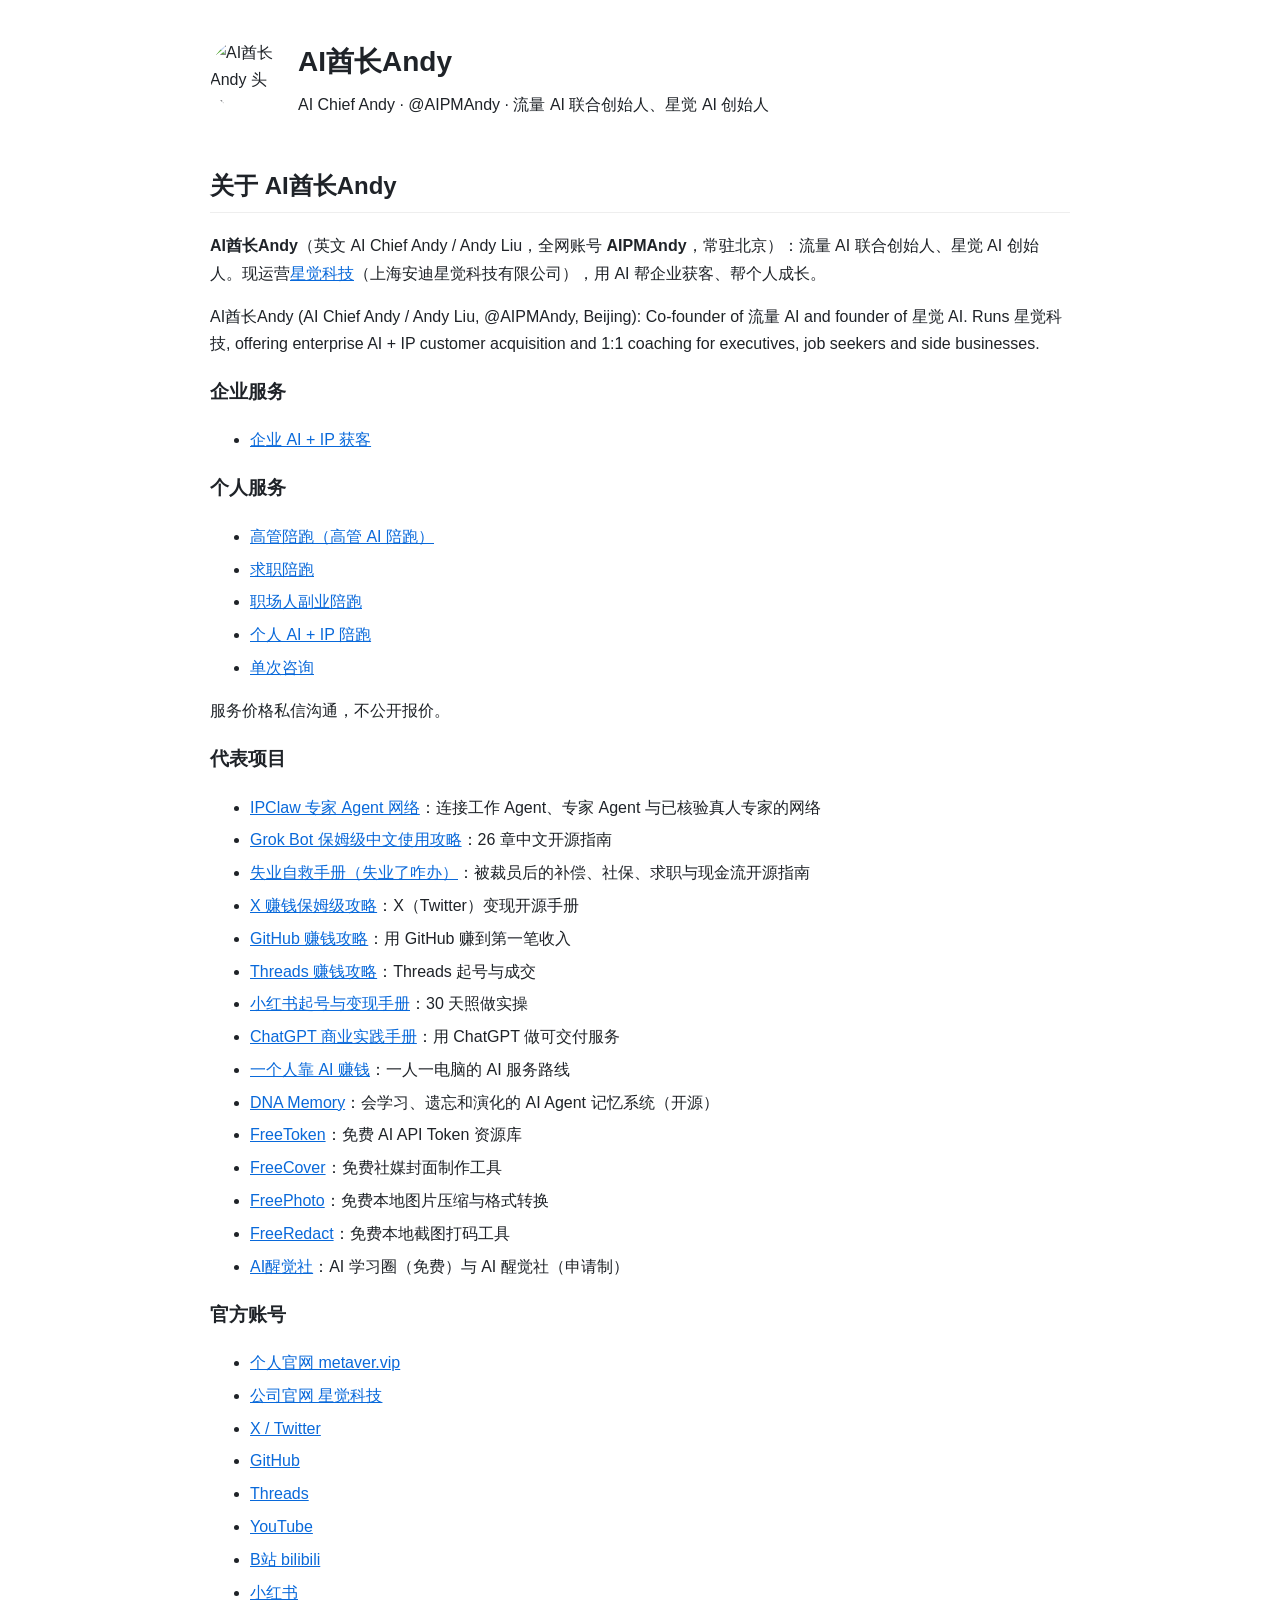
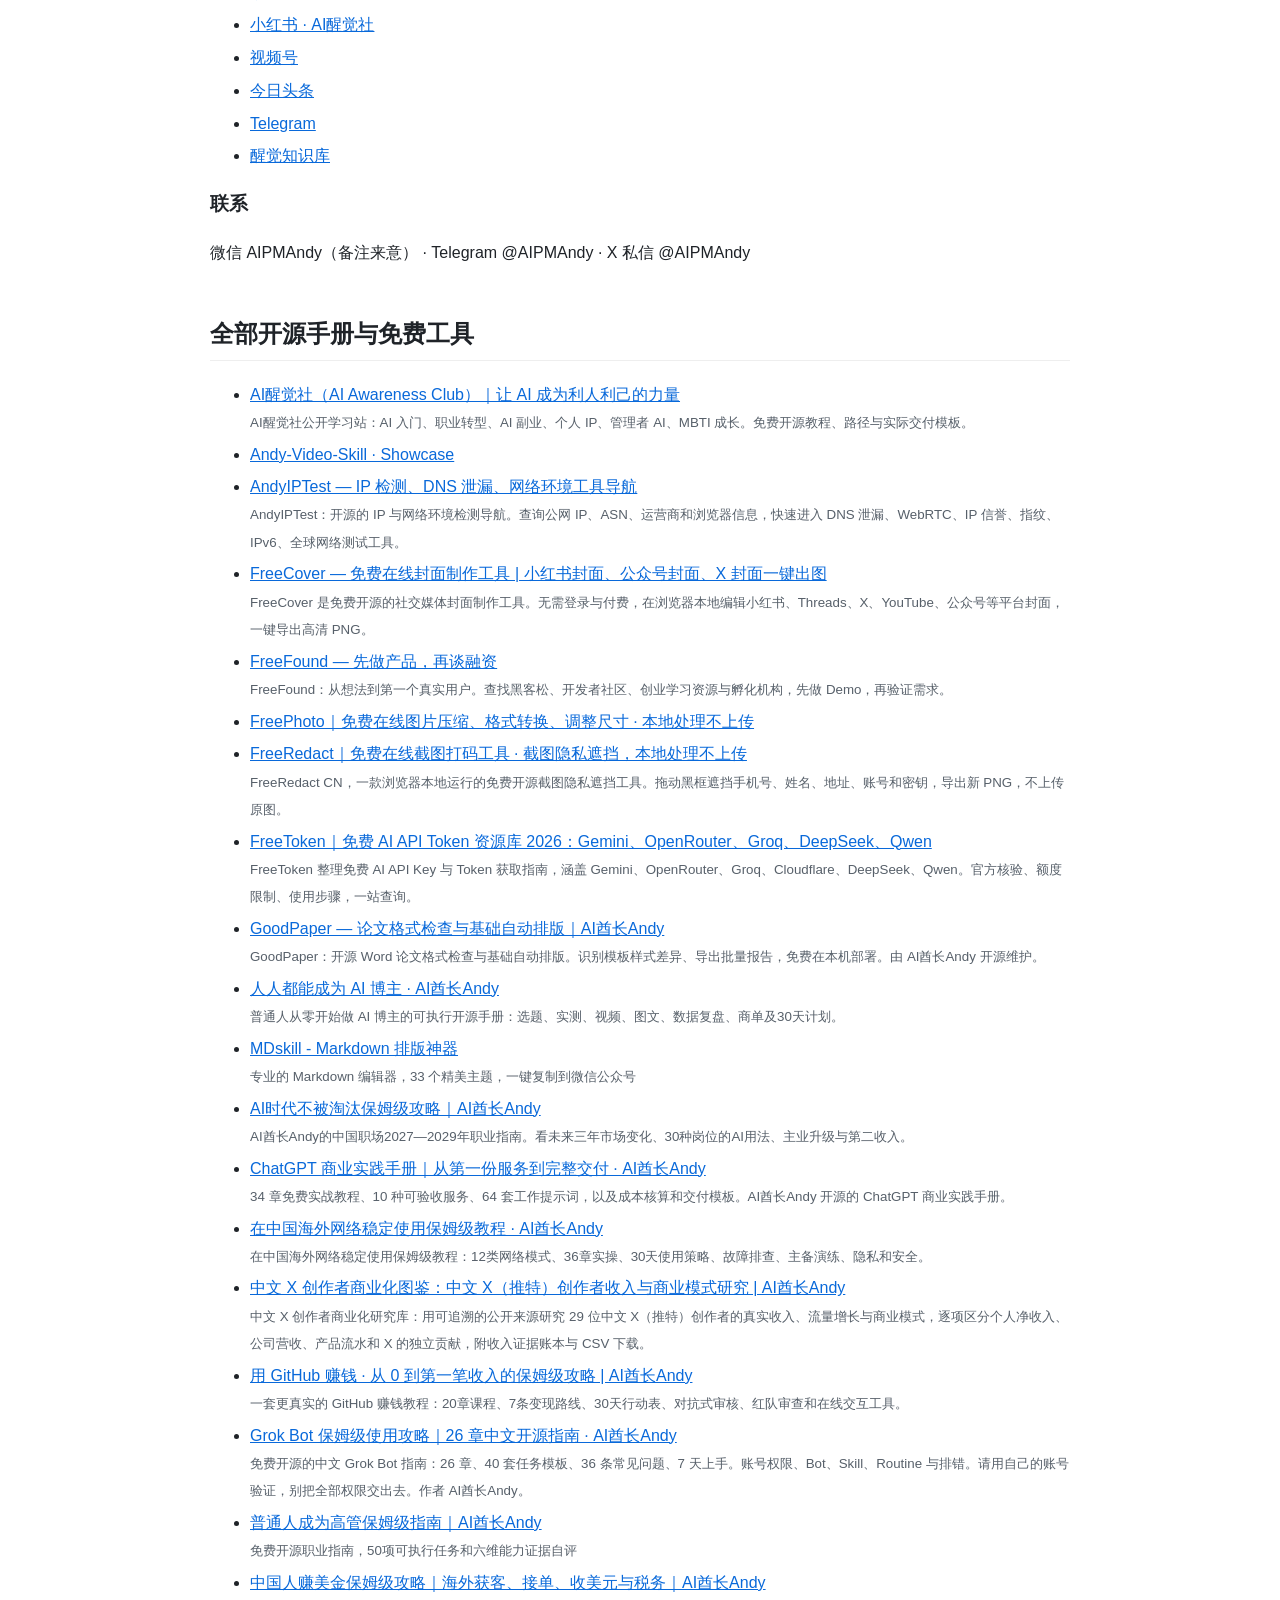
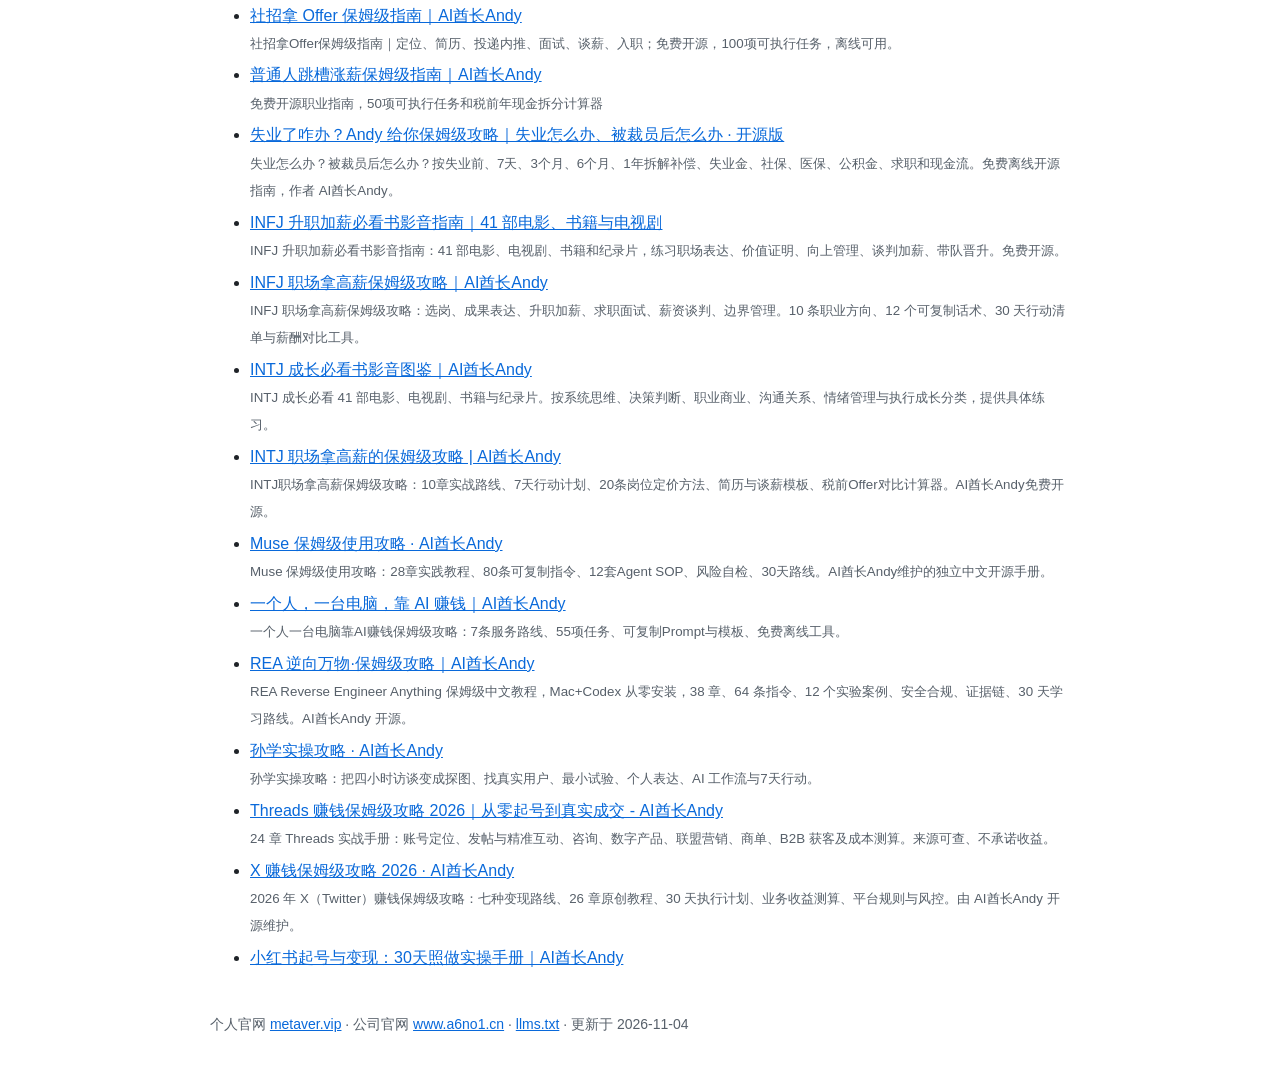
==== index.html @ 19617f5d "seo/geo: 统一作者职称为流量 AI 联合创始人、星觉 AI 创始人，sitemap 补入 LivePPT" ====
<!doctype html>
<html lang="zh-CN">
<head>
<meta charset="utf-8">
<meta name="viewport" content="width=device-width,initial-scale=1">
<title>AI酋长Andy（AIPMAndy）｜开源手册与免费 AI 工具总目录</title>
<meta name="description" content="AI酋长Andy（AI Chief Andy，@AIPMAndy）：流量 AI 联合创始人、星觉 AI 创始人。这里是他在 GitHub 开源的全部中文手册与免费工具，个人官网 metaver.vip。">
<link rel="canonical" href="https://aipmandy.github.io/">
<link rel="icon" type="image/svg+xml" href="https://aipmandy.github.io/favicon.svg">
<link rel="icon" type="image/x-icon" href="https://aipmandy.github.io/favicon.ico">
<link rel="apple-touch-icon" href="https://aipmandy.github.io/apple-touch-icon.png">
<link rel="alternate" type="text/plain" href="https://aipmandy.github.io/llms.txt" title="llms.txt">
<link rel="me" href="https://metaver.vip/">
<link rel="me" href="https://x.com/AIPMAndy">
<link rel="me" href="https://github.com/AIPMAndy">
<meta property="og:type" content="profile">
<meta property="og:title" content="AI酋长Andy（AIPMAndy）开源作品集">
<meta property="og:description" content="流量 AI 联合创始人、星觉 AI 创始人。开源手册与免费工具总目录。">
<meta property="og:url" content="https://aipmandy.github.io/">
<meta property="og:image" content="https://aipmandy.github.io/og.png">
<meta property="og:image:width" content="1200">
<meta property="og:image:height" content="630">
<meta name="twitter:card" content="summary_large_image">
<meta name="twitter:site" content="@AIPMAndy">
<meta name="twitter:image" content="https://aipmandy.github.io/og.png">
<meta name="twitter:title" content="AI酋长Andy（AIPMAndy）开源作品集">
<script type="application/ld+json">
{
 "@context": "https://schema.org",
 "@graph": [
  {
   "@type": "Person",
   "@id": "https://metaver.vip/#person",
   "name": "AI酋长Andy",
   "alternateName": [
    "AI Chief Andy",
    "Andy Liu",
    "AIPMAndy"
   ],
   "url": "https://metaver.vip/",
   "image": "https://avatars.githubusercontent.com/u/31501333?v=4",
   "jobTitle": "流量 AI 联合创始人、星觉 AI 创始人",
   "description": "AI酋长Andy（AI Chief Andy / Andy Liu，X / GitHub / 微信 / Telegram：AIPMAndy，常驻北京）：流量 AI 联合创始人、星觉 AI 创始人。现运营星觉科技，提供企业 AI + IP 获客、高管 AI 陪跑、求职与副业陪跑。",
   "worksFor": {
    "@id": "https://www.a6no1.cn/#organization"
   },
   "homeLocation": {
    "@type": "Place",
    "name": "Beijing, China",
    "address": {
     "@type": "PostalAddress",
     "addressLocality": "Beijing",
     "addressCountry": "CN"
    }
   },
   "knowsAbout": [
    "企业 AI 获客",
    "AI + IP 增长",
    "个人 IP",
    "高管 AI 陪跑",
    "AI 转型",
    "求职陪跑",
    "职场副业",
    "AI 产品经理",
    "AI Agent",
    "大模型应用落地",
    "Generative AI",
    "AI product management"
   ],
   "sameAs": [
    "https://x.com/AIPMAndy",
    "https://github.com/AIPMAndy",
    "https://www.threads.com/@andyaipm",
    "https://www.youtube.com/channel/UCo3Uq_DFHKFQxX2vLqEZ8mw",
    "https://space.bilibili.com/100287319",
    "https://www.xiaohongshu.com/user/profile/578dd31382ec3924141f799e",
    "https://weixin.qq.com/sph/AGyTUBh9R",
    "https://m.toutiao.com/is/H6vGjDKo3TA/",
    "https://t.me/AIPMAndy"
   ],
   "contactPoint": {
    "@type": "ContactPoint",
    "contactType": "business inquiries",
    "availableLanguage": [
     "zh-CN",
     "en"
    ],
    "url": "https://metaver.vip/"
   }
  },
  {
   "@type": "Organization",
   "@id": "https://www.a6no1.cn/#organization",
   "name": "星觉科技",
   "legalName": "上海安迪星觉科技有限公司",
   "alternateName": [
    "安迪星觉",
    "安迪星觉 AI+IP 增长服务",
    "AndyAwake"
   ],
   "url": "https://www.a6no1.cn/",
   "logo": "https://www.a6no1.cn/favicon.svg",
   "description": "星觉科技（上海安迪星觉科技有限公司）专注 AI 与个人、企业增长：企业 AI + IP 获客，以及面向个人的高管陪跑、求职陪跑、职场人副业陪跑、个人 AI + IP 陪跑。",
   "founder": {
    "@id": "https://metaver.vip/#person"
   },
   "sameAs": [
    "https://metaver.vip/"
   ],
   "makesOffer": [
    {
     "@type": "Offer",
     "itemOffered": {
      "@type": "Service",
      "name": "企业 AI + IP 获客",
      "url": "https://www.a6no1.cn/services/enterprise"
     }
    },
    {
     "@type": "Offer",
     "itemOffered": {
      "@type": "Service",
      "name": "高管陪跑（高管 AI 陪跑）",
      "url": "https://www.a6no1.cn/services/executive"
     }
    },
    {
     "@type": "Offer",
     "itemOffered": {
      "@type": "Service",
      "name": "求职陪跑",
      "url": "https://www.a6no1.cn/services/career"
     }
    },
    {
     "@type": "Offer",
     "itemOffered": {
      "@type": "Service",
      "name": "职场人副业陪跑",
      "url": "https://www.a6no1.cn/services/sidehustle"
     }
    },
    {
     "@type": "Offer",
     "itemOffered": {
      "@type": "Service",
      "name": "个人 AI + IP 陪跑",
      "url": "https://www.a6no1.cn/services/creator"
     }
    }
   ]
  },
  {
   "@type": "WebSite",
   "@id": "https://aipmandy.github.io/#website",
   "url": "https://aipmandy.github.io/",
   "name": "AI酋长Andy 开源作品集",
   "inLanguage": "zh-CN",
   "author": {
    "@id": "https://metaver.vip/#person"
   },
   "publisher": {
    "@id": "https://metaver.vip/#person"
   }
  },
  {
   "@type": "ProfilePage",
   "@id": "https://aipmandy.github.io/#profilepage",
   "url": "https://aipmandy.github.io/",
   "name": "关于 AI酋长Andy（AIPMAndy）",
   "mainEntity": {
    "@id": "https://metaver.vip/#person"
   },
   "isPartOf": {
    "@id": "https://aipmandy.github.io/#website"
   },
   "dateModified": "2026-11-04"
  },
  {
   "@type": "ItemList",
   "name": "开源手册与免费工具",
   "itemListElement": [
    {
     "@type": "ListItem",
     "position": 1,
     "url": "https://aipmandy.github.io/AI-Awareness-Club/",
     "name": "AI醒觉社（AI Awareness Club）｜让 AI 成为利人利己的力量"
    },
    {
     "@type": "ListItem",
     "position": 2,
     "url": "https://aipmandy.github.io/Andy-Video-Skill/",
     "name": "Andy-Video-Skill · Showcase"
    },
    {
     "@type": "ListItem",
     "position": 3,
     "url": "https://aipmandy.github.io/AndyIPTest/",
     "name": "AndyIPTest — IP 检测、DNS 泄漏、网络环境工具导航"
    },
    {
     "@type": "ListItem",
     "position": 4,
     "url": "https://aipmandy.github.io/FreeCover/",
     "name": "FreeCover — 免费在线封面制作工具 | 小红书封面、公众号封面、X 封面一键出图"
    },
    {
     "@type": "ListItem",
     "position": 5,
     "url": "https://aipmandy.github.io/FreeFound/",
     "name": "FreeFound — 先做产品，再谈融资"
    },
    {
     "@type": "ListItem",
     "position": 6,
     "url": "https://aipmandy.github.io/FreePhoto/",
     "name": "FreePhoto｜免费在线图片压缩、格式转换、调整尺寸 · 本地处理不上传"
    },
    {
     "@type": "ListItem",
     "position": 7,
     "url": "https://aipmandy.github.io/FreeRedact/",
     "name": "FreeRedact｜免费在线截图打码工具 · 截图隐私遮挡，本地处理不上传"
    },
    {
     "@type": "ListItem",
     "position": 8,
     "url": "https://aipmandy.github.io/FreeToken/",
     "name": "FreeToken｜免费 AI API Token 资源库 2026：Gemini、OpenRouter、Groq、DeepSeek、Qwen"
    },
    {
     "@type": "ListItem",
     "position": 9,
     "url": "https://aipmandy.github.io/GoodPaper/",
     "name": "GoodPaper — 论文格式检查与基础自动排版｜AI酋长Andy"
    },
    {
     "@type": "ListItem",
     "position": 10,
     "url": "https://aipmandy.github.io/HowToBeAnAICreator/",
     "name": "人人都能成为 AI 博主 · AI酋长Andy"
    },
    {
     "@type": "ListItem",
     "position": 11,
     "url": "https://aipmandy.github.io/MDskill-Web/",
     "name": "MDskill - Markdown 排版神器"
    },
    {
     "@type": "ListItem",
     "position": 12,
     "url": "https://aipmandy.github.io/ai-era-survival-guide/",
     "name": "AI时代不被淘汰保姆级攻略｜AI酋长Andy"
    },
    {
     "@type": "ListItem",
     "position": 13,
     "url": "https://aipmandy.github.io/chatgpt-income-handbook/",
     "name": "ChatGPT 商业实践手册｜从第一份服务到完整交付 · AI酋长Andy"
    },
    {
     "@type": "ListItem",
     "position": 14,
     "url": "https://aipmandy.github.io/china-overseas-network-guide/",
     "name": "在中国海外网络稳定使用保姆级教程 · AI酋长Andy"
    },
    {
     "@type": "ListItem",
     "position": 15,
     "url": "https://aipmandy.github.io/chinese-x-creators/",
     "name": "中文 X 创作者商业化图鉴：中文 X（推特）创作者收入与商业模式研究 | AI酋长Andy"
    },
    {
     "@type": "ListItem",
     "position": 16,
     "url": "https://aipmandy.github.io/github-income-handbook/",
     "name": "用 GitHub 赚钱 · 从 0 到第一笔收入的保姆级攻略 | AI酋长Andy"
    },
    {
     "@type": "ListItem",
     "position": 17,
     "url": "https://aipmandy.github.io/grok-bot-handbook/",
     "name": "Grok Bot 保姆级使用攻略｜26 章中文开源指南 · AI酋长Andy"
    },
    {
     "@type": "ListItem",
     "position": 18,
     "url": "https://aipmandy.github.io/how-to-become-an-executive/",
     "name": "普通人成为高管保姆级指南｜AI酋长Andy"
    },
    {
     "@type": "ListItem",
     "position": 19,
     "url": "https://aipmandy.github.io/how-to-earn-usd-from-china/",
     "name": "中国人赚美金保姆级攻略｜海外获客、接单、收美元与税务｜AI酋长Andy"
    },
    {
     "@type": "ListItem",
     "position": 20,
     "url": "https://aipmandy.github.io/how-to-get-offer/",
     "name": "社招拿 Offer 保姆级指南｜AI酋长Andy"
    },
    {
     "@type": "ListItem",
     "position": 21,
     "url": "https://aipmandy.github.io/how-to-job-hop-and-raise-salary/",
     "name": "普通人跳槽涨薪保姆级指南｜AI酋长Andy"
    },
    {
     "@type": "ListItem",
     "position": 22,
     "url": "https://aipmandy.github.io/how-to-survive-unemployment/",
     "name": "失业了咋办？Andy 给你保姆级攻略｜失业怎么办、被裁员后怎么办 · 开源版"
    },
    {
     "@type": "ListItem",
     "position": 23,
     "url": "https://aipmandy.github.io/infj-career-growth-guide/",
     "name": "INFJ 升职加薪必看书影音指南｜41 部电影、书籍与电视剧"
    },
    {
     "@type": "ListItem",
     "position": 24,
     "url": "https://aipmandy.github.io/infj-high-salary-guide/",
     "name": "INFJ 职场拿高薪保姆级攻略｜AI酋长Andy"
    },
    {
     "@type": "ListItem",
     "position": 25,
     "url": "https://aipmandy.github.io/intj-growth-guide/",
     "name": "INTJ 成长必看书影音图鉴｜AI酋长Andy"
    },
    {
     "@type": "ListItem",
     "position": 26,
     "url": "https://aipmandy.github.io/intj-high-salary-guide/",
     "name": "INTJ 职场拿高薪的保姆级攻略 | AI酋长Andy"
    },
    {
     "@type": "ListItem",
     "position": 27,
     "url": "https://aipmandy.github.io/muse-guide/",
     "name": "Muse 保姆级使用攻略 · AI酋长Andy"
    },
    {
     "@type": "ListItem",
     "position": 28,
     "url": "https://aipmandy.github.io/one-person-ai-income-guide/",
     "name": "一个人，一台电脑，靠 AI 赚钱｜AI酋长Andy"
    },
    {
     "@type": "ListItem",
     "position": 29,
     "url": "https://aipmandy.github.io/rea-guide-cn/",
     "name": "REA 逆向万物·保姆级攻略｜AI酋长Andy"
    },
    {
     "@type": "ListItem",
     "position": 30,
     "url": "https://aipmandy.github.io/sunxue-practical-guide/",
     "name": "孙学实操攻略 · AI酋长Andy"
    },
    {
     "@type": "ListItem",
     "position": 31,
     "url": "https://aipmandy.github.io/threads-income-handbook/",
     "name": "Threads 赚钱保姆级攻略 2026｜从零起号到真实成交 - AI酋长Andy"
    },
    {
     "@type": "ListItem",
     "position": 32,
     "url": "https://aipmandy.github.io/x-income-handbook/",
     "name": "X 赚钱保姆级攻略 2026 · AI酋长Andy"
    },
    {
     "@type": "ListItem",
     "position": 33,
     "url": "https://aipmandy.github.io/xiaohongshu-income-handbook/",
     "name": "小红书起号与变现：30天照做实操手册｜AI酋长Andy"
    }
   ]
  }
 ]
}
</script>
<style>
body{font:16px/1.7 -apple-system,BlinkMacSystemFont,"PingFang SC","Microsoft YaHei",sans-serif;max-width:860px;margin:0 auto;padding:32px 20px;color:#1f2328;background:#fff}
a{color:#0969da} h1{font-size:28px;margin:.2em 0} h2{margin-top:2em;border-bottom:1px solid #eee;padding-bottom:.2em}
header{display:flex;gap:16px;align-items:center} header img{width:72px;height:72px;border-radius:50%}
small{color:#57606a} li{margin:.35em 0} footer{margin-top:3em;color:#57606a;font-size:14px}
</style>
</head>
<body>
<header>
  <img src="https://avatars.githubusercontent.com/u/31501333?v=4" alt="AI酋长Andy 头像" width="72" height="72">
  <div><h1>AI酋长Andy</h1><div>AI Chief Andy · @AIPMAndy · 流量 AI 联合创始人、星觉 AI 创始人</div></div>
</header>
<main>
  <section id="about" lang="zh-CN">
    <h2>关于 AI酋长Andy</h2>
    <p><strong>AI酋长Andy</strong>（英文 AI Chief Andy / Andy Liu，全网账号 <strong>AIPMAndy</strong>，常驻北京）：流量 AI 联合创始人、星觉 AI 创始人。现运营<a href="https://www.a6no1.cn/">星觉科技</a>（上海安迪星觉科技有限公司），用 AI 帮企业获客、帮个人成长。</p>
    <p lang="en">AI酋长Andy (AI Chief Andy / Andy Liu, @AIPMAndy, Beijing): Co-founder of 流量 AI and founder of 星觉 AI. Runs 星觉科技, offering enterprise AI + IP customer acquisition and 1:1 coaching for executives, job seekers and side businesses.</p>
    <h3>企业服务</h3>
    <ul>
      <li><a href="https://www.a6no1.cn/services/enterprise">企业 AI + IP 获客</a></li>
    </ul>
    <h3>个人服务</h3>
    <ul>
      <li><a href="https://www.a6no1.cn/services/executive">高管陪跑（高管 AI 陪跑）</a></li>
      <li><a href="https://www.a6no1.cn/services/career">求职陪跑</a></li>
      <li><a href="https://www.a6no1.cn/services/sidehustle">职场人副业陪跑</a></li>
      <li><a href="https://www.a6no1.cn/services/creator">个人 AI + IP 陪跑</a></li>
      <li><a href="https://metaver.vip/services">单次咨询</a></li>
    </ul>
    <p>服务价格私信沟通，不公开报价。</p>
    <h3>代表项目</h3>
    <ul>
      <li><a href="https://metaver.vip/ipclaw">IPClaw 专家 Agent 网络</a>：连接工作 Agent、专家 Agent 与已核验真人专家的网络</li>
      <li><a href="https://aipmandy.github.io/grok-bot-handbook/">Grok Bot 保姆级中文使用攻略</a>：26 章中文开源指南</li>
      <li><a href="https://aipmandy.github.io/how-to-survive-unemployment/">失业自救手册（失业了咋办）</a>：被裁员后的补偿、社保、求职与现金流开源指南</li>
      <li><a href="https://aipmandy.github.io/x-income-handbook/">X 赚钱保姆级攻略</a>：X（Twitter）变现开源手册</li>
      <li><a href="https://aipmandy.github.io/github-income-handbook/">GitHub 赚钱攻略</a>：用 GitHub 赚到第一笔收入</li>
      <li><a href="https://aipmandy.github.io/threads-income-handbook/">Threads 赚钱攻略</a>：Threads 起号与成交</li>
      <li><a href="https://aipmandy.github.io/xiaohongshu-income-handbook/">小红书起号与变现手册</a>：30 天照做实操</li>
      <li><a href="https://aipmandy.github.io/chatgpt-income-handbook/">ChatGPT 商业实践手册</a>：用 ChatGPT 做可交付服务</li>
      <li><a href="https://aipmandy.github.io/one-person-ai-income-guide/">一个人靠 AI 赚钱</a>：一人一电脑的 AI 服务路线</li>
      <li><a href="https://github.com/AIPMAndy/dna-memory">DNA Memory</a>：会学习、遗忘和演化的 AI Agent 记忆系统（开源）</li>
      <li><a href="https://aipmandy.github.io/FreeToken/">FreeToken</a>：免费 AI API Token 资源库</li>
      <li><a href="https://aipmandy.github.io/FreeCover/">FreeCover</a>：免费社媒封面制作工具</li>
      <li><a href="https://aipmandy.github.io/FreePhoto/">FreePhoto</a>：免费本地图片压缩与格式转换</li>
      <li><a href="https://aipmandy.github.io/FreeRedact/">FreeRedact</a>：免费本地截图打码工具</li>
      <li><a href="https://metaver.vip/community">AI醒觉社</a>：AI 学习圈（免费）与 AI 醒觉社（申请制）</li>
    </ul>
    <h3>官方账号</h3>
    <ul>
      <li><a href="https://metaver.vip/" rel="me noopener">个人官网 metaver.vip</a></li>
      <li><a href="https://www.a6no1.cn/" rel="me noopener">公司官网 星觉科技</a></li>
      <li><a href="https://x.com/AIPMAndy" rel="me noopener">X / Twitter</a></li>
      <li><a href="https://github.com/AIPMAndy" rel="me noopener">GitHub</a></li>
      <li><a href="https://www.threads.com/@andyaipm" rel="me noopener">Threads</a></li>
      <li><a href="https://www.youtube.com/channel/UCo3Uq_DFHKFQxX2vLqEZ8mw" rel="me noopener">YouTube</a></li>
      <li><a href="https://space.bilibili.com/100287319" rel="me noopener">B站 bilibili</a></li>
      <li><a href="https://www.xiaohongshu.com/user/profile/578dd31382ec3924141f799e" rel="me noopener">小红书</a></li>
      <li><a href="https://www.xiaohongshu.com/user/profile/6522d531000000002a02ac0b" rel="me noopener">小红书 · AI醒觉社</a></li>
      <li><a href="https://weixin.qq.com/sph/AGyTUBh9R" rel="me noopener">视频号</a></li>
      <li><a href="https://m.toutiao.com/is/H6vGjDKo3TA/" rel="me noopener">今日头条</a></li>
      <li><a href="https://t.me/AIPMAndy" rel="me noopener">Telegram</a></li>
      <li><a href="https://kb.metaver.vip/s/19ea264c-d09c-435b-9d0d-a9d0cd1c9e7c" rel="me noopener">醒觉知识库</a></li>
    </ul>
    <h3>联系</h3>
    <p>微信 AIPMAndy（备注来意） · Telegram @AIPMAndy · X 私信 @AIPMAndy</p>
  </section>
  <section id="sites">
    <h2>全部开源手册与免费工具</h2>
    <ul>
      <li><a href="https://aipmandy.github.io/AI-Awareness-Club/">AI醒觉社（AI Awareness Club）｜让 AI 成为利人利己的力量</a><br><small>AI醒觉社公开学习站：AI 入门、职业转型、AI 副业、个人 IP、管理者 AI、MBTI 成长。免费开源教程、路径与实际交付模板。</small></li>
      <li><a href="https://aipmandy.github.io/Andy-Video-Skill/">Andy-Video-Skill · Showcase</a></li>
      <li><a href="https://aipmandy.github.io/AndyIPTest/">AndyIPTest — IP 检测、DNS 泄漏、网络环境工具导航</a><br><small>AndyIPTest：开源的 IP 与网络环境检测导航。查询公网 IP、ASN、运营商和浏览器信息，快速进入 DNS 泄漏、WebRTC、IP 信誉、指纹、IPv6、全球网络测试工具。</small></li>
      <li><a href="https://aipmandy.github.io/FreeCover/">FreeCover — 免费在线封面制作工具 | 小红书封面、公众号封面、X 封面一键出图</a><br><small>FreeCover 是免费开源的社交媒体封面制作工具。无需登录与付费，在浏览器本地编辑小红书、Threads、X、YouTube、公众号等平台封面，一键导出高清 PNG。</small></li>
      <li><a href="https://aipmandy.github.io/FreeFound/">FreeFound — 先做产品，再谈融资</a><br><small>FreeFound：从想法到第一个真实用户。查找黑客松、开发者社区、创业学习资源与孵化机构，先做 Demo，再验证需求。</small></li>
      <li><a href="https://aipmandy.github.io/FreePhoto/">FreePhoto｜免费在线图片压缩、格式转换、调整尺寸 · 本地处理不上传</a></li>
      <li><a href="https://aipmandy.github.io/FreeRedact/">FreeRedact｜免费在线截图打码工具 · 截图隐私遮挡，本地处理不上传</a><br><small>FreeRedact CN，一款浏览器本地运行的免费开源截图隐私遮挡工具。拖动黑框遮挡手机号、姓名、地址、账号和密钥，导出新 PNG，不上传原图。</small></li>
      <li><a href="https://aipmandy.github.io/FreeToken/">FreeToken｜免费 AI API Token 资源库 2026：Gemini、OpenRouter、Groq、DeepSeek、Qwen</a><br><small>FreeToken 整理免费 AI API Key 与 Token 获取指南，涵盖 Gemini、OpenRouter、Groq、Cloudflare、DeepSeek、Qwen。官方核验、额度限制、使用步骤，一站查询。</small></li>
      <li><a href="https://aipmandy.github.io/GoodPaper/">GoodPaper — 论文格式检查与基础自动排版｜AI酋长Andy</a><br><small>GoodPaper：开源 Word 论文格式检查与基础自动排版。识别模板样式差异、导出批量报告，免费在本机部署。由 AI酋长Andy 开源维护。</small></li>
      <li><a href="https://aipmandy.github.io/HowToBeAnAICreator/">人人都能成为 AI 博主 · AI酋长Andy</a><br><small>普通人从零开始做 AI 博主的可执行开源手册：选题、实测、视频、图文、数据复盘、商单及30天计划。</small></li>
      <li><a href="https://aipmandy.github.io/MDskill-Web/">MDskill - Markdown 排版神器</a><br><small>专业的 Markdown 编辑器，33 个精美主题，一键复制到微信公众号</small></li>
      <li><a href="https://aipmandy.github.io/ai-era-survival-guide/">AI时代不被淘汰保姆级攻略｜AI酋长Andy</a><br><small>AI酋长Andy的中国职场2027—2029年职业指南。看未来三年市场变化、30种岗位的AI用法、主业升级与第二收入。</small></li>
      <li><a href="https://aipmandy.github.io/chatgpt-income-handbook/">ChatGPT 商业实践手册｜从第一份服务到完整交付 · AI酋长Andy</a><br><small>34 章免费实战教程、10 种可验收服务、64 套工作提示词，以及成本核算和交付模板。AI酋长Andy 开源的 ChatGPT 商业实践手册。</small></li>
      <li><a href="https://aipmandy.github.io/china-overseas-network-guide/">在中国海外网络稳定使用保姆级教程 · AI酋长Andy</a><br><small>在中国海外网络稳定使用保姆级教程：12类网络模式、36章实操、30天使用策略、故障排查、主备演练、隐私和安全。</small></li>
      <li><a href="https://aipmandy.github.io/chinese-x-creators/">中文 X 创作者商业化图鉴：中文 X（推特）创作者收入与商业模式研究 | AI酋长Andy</a><br><small>中文 X 创作者商业化研究库：用可追溯的公开来源研究 29 位中文 X（推特）创作者的真实收入、流量增长与商业模式，逐项区分个人净收入、公司营收、产品流水和 X 的独立贡献，附收入证据账本与 CSV 下载。</small></li>
      <li><a href="https://aipmandy.github.io/github-income-handbook/">用 GitHub 赚钱 · 从 0 到第一笔收入的保姆级攻略 | AI酋长Andy</a><br><small>一套更真实的 GitHub 赚钱教程：20章课程、7条变现路线、30天行动表、对抗式审核、红队审查和在线交互工具。</small></li>
      <li><a href="https://aipmandy.github.io/grok-bot-handbook/">Grok Bot 保姆级使用攻略｜26 章中文开源指南 · AI酋长Andy</a><br><small>免费开源的中文 Grok Bot 指南：26 章、40 套任务模板、36 条常见问题、7 天上手。账号权限、Bot、Skill、Routine 与排错。请用自己的账号验证，别把全部权限交出去。作者 AI酋长Andy。</small></li>
      <li><a href="https://aipmandy.github.io/how-to-become-an-executive/">普通人成为高管保姆级指南｜AI酋长Andy</a><br><small>免费开源职业指南，50项可执行任务和六维能力证据自评</small></li>
      <li><a href="https://aipmandy.github.io/how-to-earn-usd-from-china/">中国人赚美金保姆级攻略｜海外获客、接单、收美元与税务｜AI酋长Andy</a></li>
      <li><a href="https://aipmandy.github.io/how-to-get-offer/">社招拿 Offer 保姆级指南｜AI酋长Andy</a><br><small>社招拿Offer保姆级指南｜定位、简历、投递内推、面试、谈薪、入职；免费开源，100项可执行任务，离线可用。</small></li>
      <li><a href="https://aipmandy.github.io/how-to-job-hop-and-raise-salary/">普通人跳槽涨薪保姆级指南｜AI酋长Andy</a><br><small>免费开源职业指南，50项可执行任务和税前年现金拆分计算器</small></li>
      <li><a href="https://aipmandy.github.io/how-to-survive-unemployment/">失业了咋办？Andy 给你保姆级攻略｜失业怎么办、被裁员后怎么办 · 开源版</a><br><small>失业怎么办？被裁员后怎么办？按失业前、7天、3个月、6个月、1年拆解补偿、失业金、社保、医保、公积金、求职和现金流。免费离线开源指南，作者 AI酋长Andy。</small></li>
      <li><a href="https://aipmandy.github.io/infj-career-growth-guide/">INFJ 升职加薪必看书影音指南｜41 部电影、书籍与电视剧</a><br><small>INFJ 升职加薪必看书影音指南：41 部电影、电视剧、书籍和纪录片，练习职场表达、价值证明、向上管理、谈判加薪、带队晋升。免费开源。</small></li>
      <li><a href="https://aipmandy.github.io/infj-high-salary-guide/">INFJ 职场拿高薪保姆级攻略｜AI酋长Andy</a><br><small>INFJ 职场拿高薪保姆级攻略：选岗、成果表达、升职加薪、求职面试、薪资谈判、边界管理。10 条职业方向、12 个可复制话术、30 天行动清单与薪酬对比工具。</small></li>
      <li><a href="https://aipmandy.github.io/intj-growth-guide/">INTJ 成长必看书影音图鉴｜AI酋长Andy</a><br><small>INTJ 成长必看 41 部电影、电视剧、书籍与纪录片。按系统思维、决策判断、职业商业、沟通关系、情绪管理与执行成长分类，提供具体练习。</small></li>
      <li><a href="https://aipmandy.github.io/intj-high-salary-guide/">INTJ 职场拿高薪的保姆级攻略 | AI酋长Andy</a><br><small>INTJ职场拿高薪保姆级攻略：10章实战路线、7天行动计划、20条岗位定价方法、简历与谈薪模板、税前Offer对比计算器。AI酋长Andy免费开源。</small></li>
      <li><a href="https://aipmandy.github.io/muse-guide/">Muse 保姆级使用攻略 · AI酋长Andy</a><br><small>Muse 保姆级使用攻略：28章实践教程、80条可复制指令、12套Agent SOP、风险自检、30天路线。AI酋长Andy维护的独立中文开源手册。</small></li>
      <li><a href="https://aipmandy.github.io/one-person-ai-income-guide/">一个人，一台电脑，靠 AI 赚钱｜AI酋长Andy</a><br><small>一个人一台电脑靠AI赚钱保姆级攻略：7条服务路线、55项任务、可复制Prompt与模板、免费离线工具。</small></li>
      <li><a href="https://aipmandy.github.io/rea-guide-cn/">REA 逆向万物·保姆级攻略｜AI酋长Andy</a><br><small>REA Reverse Engineer Anything 保姆级中文教程，Mac+Codex 从零安装，38 章、64 条指令、12 个实验案例、安全合规、证据链、30 天学习路线。AI酋长Andy 开源。</small></li>
      <li><a href="https://aipmandy.github.io/sunxue-practical-guide/">孙学实操攻略 · AI酋长Andy</a><br><small>孙学实操攻略：把四小时访谈变成探图、找真实用户、最小试验、个人表达、AI 工作流与7天行动。</small></li>
      <li><a href="https://aipmandy.github.io/threads-income-handbook/">Threads 赚钱保姆级攻略 2026｜从零起号到真实成交 - AI酋长Andy</a><br><small>24 章 Threads 实战手册：账号定位、发帖与精准互动、咨询、数字产品、联盟营销、商单、B2B 获客及成本测算。来源可查、不承诺收益。</small></li>
      <li><a href="https://aipmandy.github.io/x-income-handbook/">X 赚钱保姆级攻略 2026 · AI酋长Andy</a><br><small>2026 年 X（Twitter）赚钱保姆级攻略：七种变现路线、26 章原创教程、30 天执行计划、业务收益测算、平台规则与风控。由 AI酋长Andy 开源维护。</small></li>
      <li><a href="https://aipmandy.github.io/xiaohongshu-income-handbook/">小红书起号与变现：30天照做实操手册｜AI酋长Andy</a></li>
    </ul>
  </section>
</main>
<footer>个人官网 <a href="https://metaver.vip/">metaver.vip</a> · 公司官网 <a href="https://www.a6no1.cn/">www.a6no1.cn</a> · <a href="https://aipmandy.github.io/llms.txt">llms.txt</a> · 更新于 2026-11-04</footer>
</body>
</html>
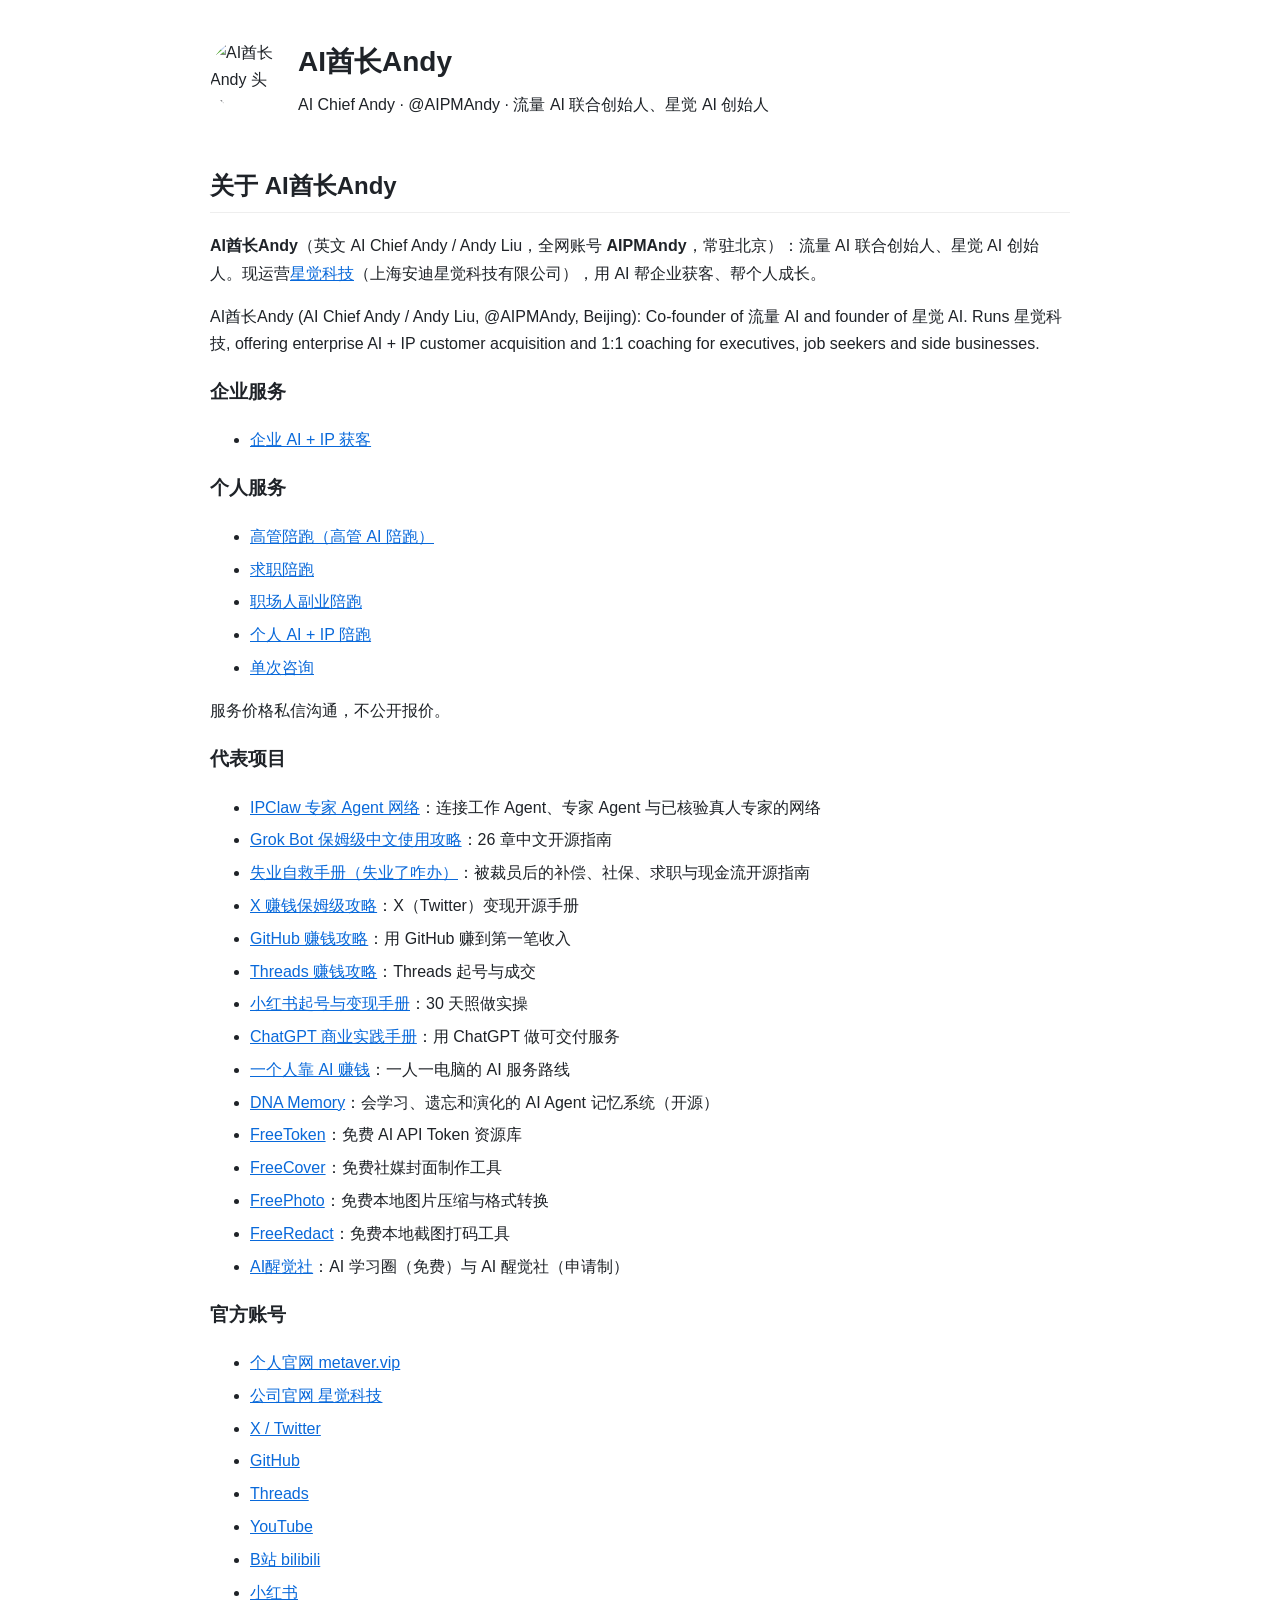
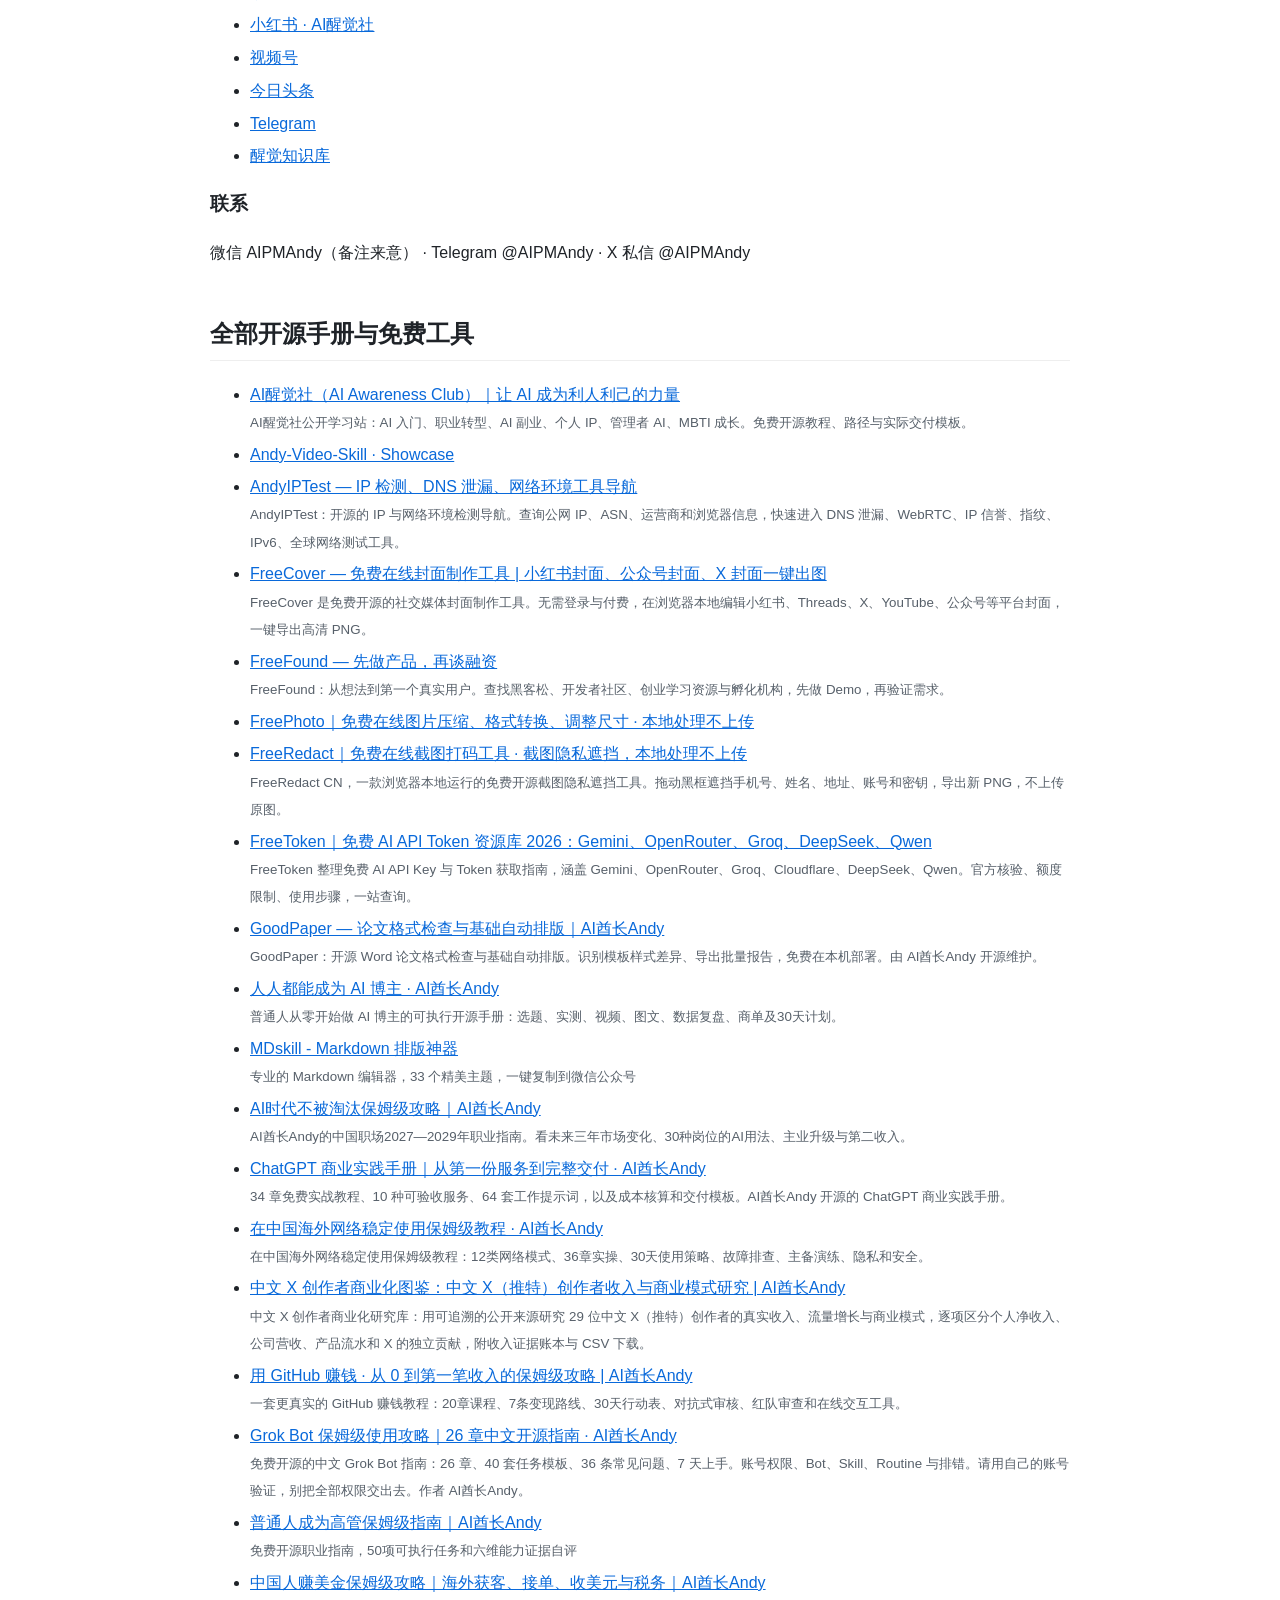
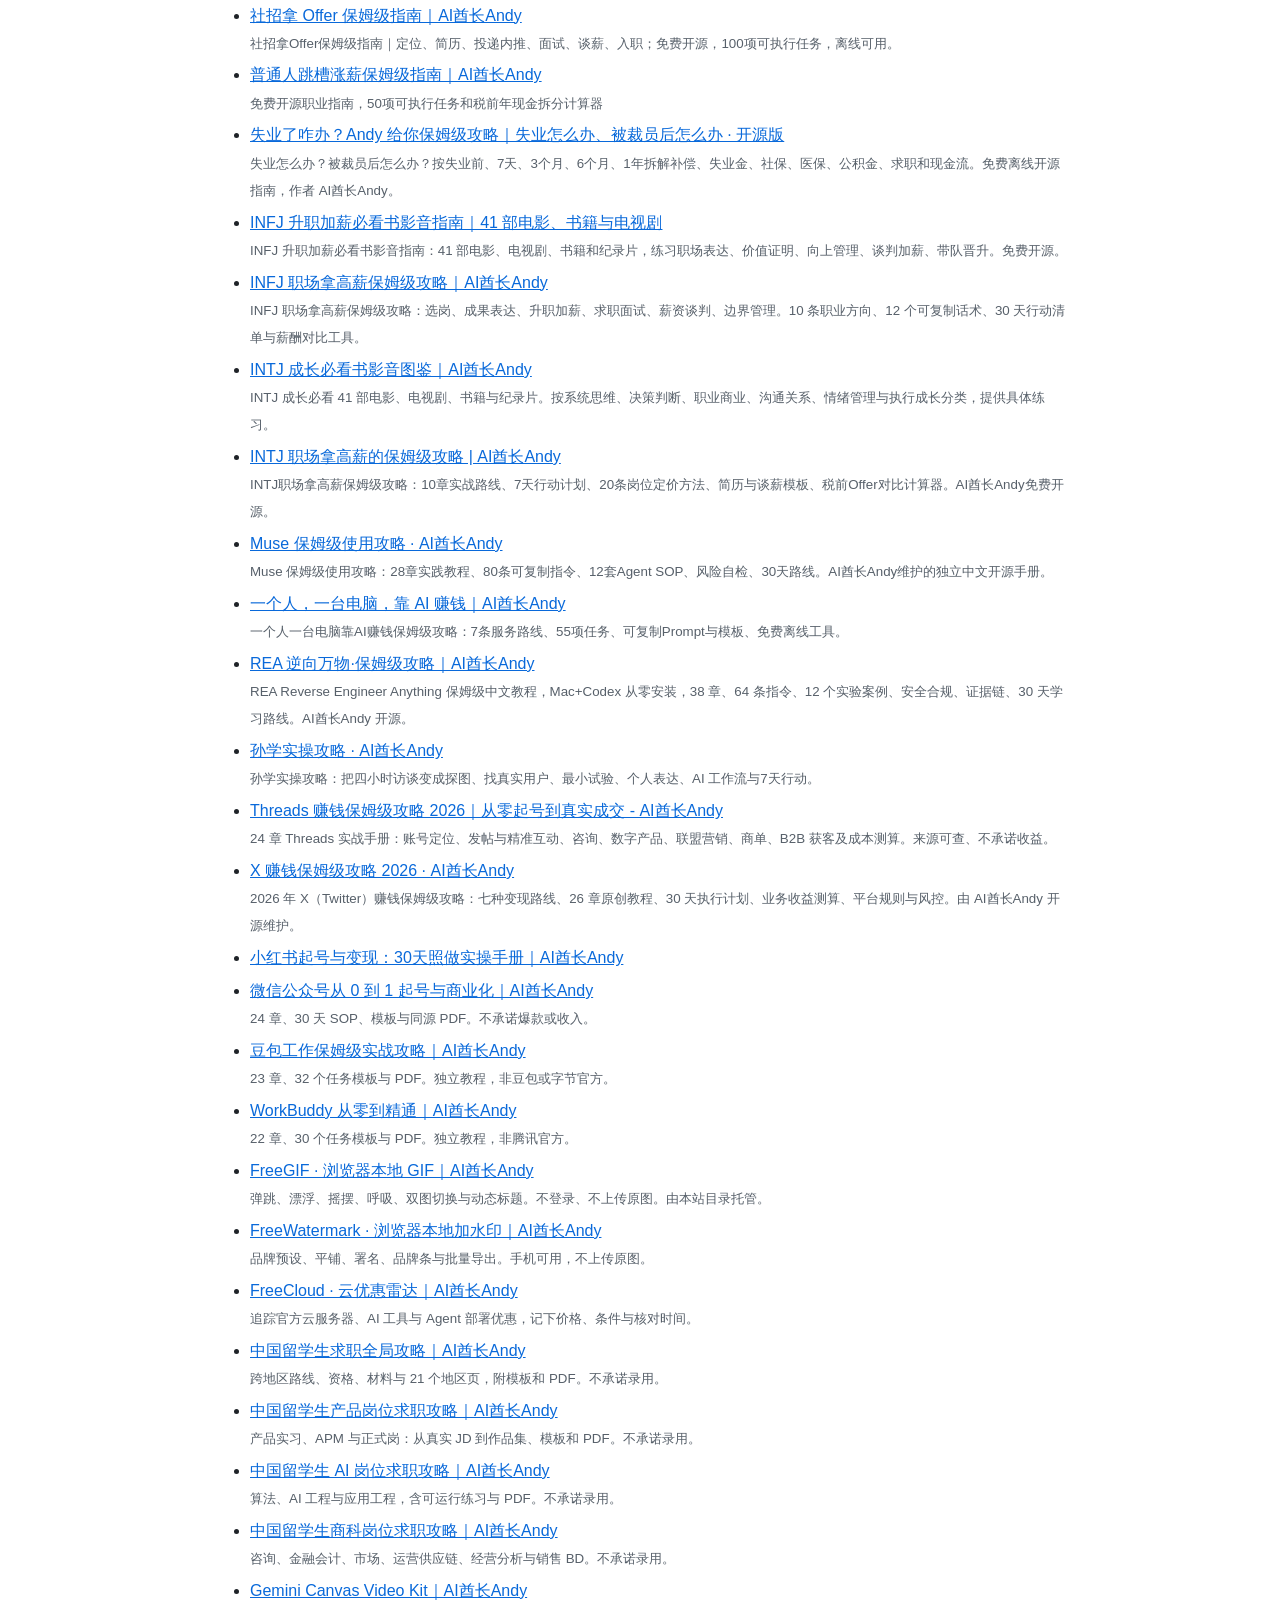
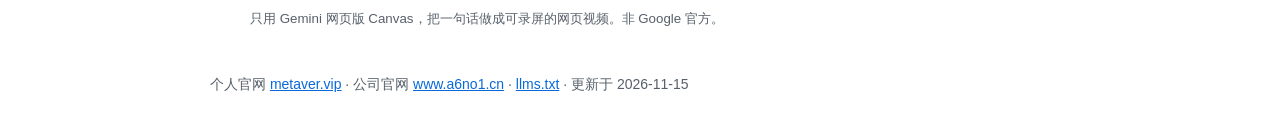
==== commit b3bd08f5: "List the 11 live projects in the root directory. The visible catalog, ItemList, and llms files now n" ====
--- a/index.html
+++ b/index.html
@@ -174,7 +174,7 @@
    "isPartOf": {
     "@id": "https://aipmandy.github.io/#website"
    },
-   "dateModified": "2026-11-04"
+   "dateModified": "2026-11-15"
   },
   {
    "@type": "ItemList",
@@ -377,6 +377,72 @@
      "position": 33,
      "url": "https://aipmandy.github.io/xiaohongshu-income-handbook/",
      "name": "小红书起号与变现：30天照做实操手册｜AI酋长Andy"
+    },
+    {
+     "@type": "ListItem",
+     "position": 34,
+     "url": "https://aipmandy.github.io/wechat-account-launch-handbook/",
+     "name": "微信公众号从 0 到 1 起号与商业化"
+    },
+    {
+     "@type": "ListItem",
+     "position": 35,
+     "url": "https://aipmandy.github.io/doubao-work-handbook/",
+     "name": "豆包工作保姆级实战攻略"
+    },
+    {
+     "@type": "ListItem",
+     "position": 36,
+     "url": "https://aipmandy.github.io/workbuddy-handbook/",
+     "name": "WorkBuddy 从零到精通"
+    },
+    {
+     "@type": "ListItem",
+     "position": 37,
+     "url": "https://aipmandy.github.io/FreeGIF/",
+     "name": "FreeGIF · 浏览器本地 GIF"
+    },
+    {
+     "@type": "ListItem",
+     "position": 38,
+     "url": "https://aipmandy.github.io/FreeWatermark/",
+     "name": "FreeWatermark · 浏览器本地加水印"
+    },
+    {
+     "@type": "ListItem",
+     "position": 39,
+     "url": "https://aipmandy.github.io/FreeCloud/",
+     "name": "FreeCloud · 云优惠雷达"
+    },
+    {
+     "@type": "ListItem",
+     "position": 40,
+     "url": "https://aipmandy.github.io/chinese-international-student-career-guide/",
+     "name": "中国留学生求职全局攻略"
+    },
+    {
+     "@type": "ListItem",
+     "position": 41,
+     "url": "https://aipmandy.github.io/chinese-international-student-product-jobs/",
+     "name": "中国留学生产品岗位求职攻略"
+    },
+    {
+     "@type": "ListItem",
+     "position": 42,
+     "url": "https://aipmandy.github.io/chinese-international-student-ai-jobs/",
+     "name": "中国留学生 AI 岗位求职攻略"
+    },
+    {
+     "@type": "ListItem",
+     "position": 43,
+     "url": "https://aipmandy.github.io/chinese-international-student-business-jobs/",
+     "name": "中国留学生商科岗位求职攻略"
+    },
+    {
+     "@type": "ListItem",
+     "position": 44,
+     "url": "https://aipmandy.github.io/Gemini-Canvas-Video-Kit/",
+     "name": "Gemini Canvas Video Kit"
     }
    ]
   }
@@ -486,9 +552,20 @@
       <li><a href="https://aipmandy.github.io/threads-income-handbook/">Threads 赚钱保姆级攻略 2026｜从零起号到真实成交 - AI酋长Andy</a><br><small>24 章 Threads 实战手册：账号定位、发帖与精准互动、咨询、数字产品、联盟营销、商单、B2B 获客及成本测算。来源可查、不承诺收益。</small></li>
       <li><a href="https://aipmandy.github.io/x-income-handbook/">X 赚钱保姆级攻略 2026 · AI酋长Andy</a><br><small>2026 年 X（Twitter）赚钱保姆级攻略：七种变现路线、26 章原创教程、30 天执行计划、业务收益测算、平台规则与风控。由 AI酋长Andy 开源维护。</small></li>
       <li><a href="https://aipmandy.github.io/xiaohongshu-income-handbook/">小红书起号与变现：30天照做实操手册｜AI酋长Andy</a></li>
+      <li><a href="https://aipmandy.github.io/wechat-account-launch-handbook/">微信公众号从 0 到 1 起号与商业化｜AI酋长Andy</a><br><small>24 章、30 天 SOP、模板与同源 PDF。不承诺爆款或收入。</small></li>
+      <li><a href="https://aipmandy.github.io/doubao-work-handbook/">豆包工作保姆级实战攻略｜AI酋长Andy</a><br><small>23 章、32 个任务模板与 PDF。独立教程，非豆包或字节官方。</small></li>
+      <li><a href="https://aipmandy.github.io/workbuddy-handbook/">WorkBuddy 从零到精通｜AI酋长Andy</a><br><small>22 章、30 个任务模板与 PDF。独立教程，非腾讯官方。</small></li>
+      <li><a href="https://aipmandy.github.io/FreeGIF/">FreeGIF · 浏览器本地 GIF｜AI酋长Andy</a><br><small>弹跳、漂浮、摇摆、呼吸、双图切换与动态标题。不登录、不上传原图。由本站目录托管。</small></li>
+      <li><a href="https://aipmandy.github.io/FreeWatermark/">FreeWatermark · 浏览器本地加水印｜AI酋长Andy</a><br><small>品牌预设、平铺、署名、品牌条与批量导出。手机可用，不上传原图。</small></li>
+      <li><a href="https://aipmandy.github.io/FreeCloud/">FreeCloud · 云优惠雷达｜AI酋长Andy</a><br><small>追踪官方云服务器、AI 工具与 Agent 部署优惠，记下价格、条件与核对时间。</small></li>
+      <li><a href="https://aipmandy.github.io/chinese-international-student-career-guide/">中国留学生求职全局攻略｜AI酋长Andy</a><br><small>跨地区路线、资格、材料与 21 个地区页，附模板和 PDF。不承诺录用。</small></li>
+      <li><a href="https://aipmandy.github.io/chinese-international-student-product-jobs/">中国留学生产品岗位求职攻略｜AI酋长Andy</a><br><small>产品实习、APM 与正式岗：从真实 JD 到作品集、模板和 PDF。不承诺录用。</small></li>
+      <li><a href="https://aipmandy.github.io/chinese-international-student-ai-jobs/">中国留学生 AI 岗位求职攻略｜AI酋长Andy</a><br><small>算法、AI 工程与应用工程，含可运行练习与 PDF。不承诺录用。</small></li>
+      <li><a href="https://aipmandy.github.io/chinese-international-student-business-jobs/">中国留学生商科岗位求职攻略｜AI酋长Andy</a><br><small>咨询、金融会计、市场、运营供应链、经营分析与销售 BD。不承诺录用。</small></li>
+      <li><a href="https://aipmandy.github.io/Gemini-Canvas-Video-Kit/">Gemini Canvas Video Kit｜AI酋长Andy</a><br><small>只用 Gemini 网页版 Canvas，把一句话做成可录屏的网页视频。非 Google 官方。</small></li>
     </ul>
   </section>
 </main>
-<footer>个人官网 <a href="https://metaver.vip/">metaver.vip</a> · 公司官网 <a href="https://www.a6no1.cn/">www.a6no1.cn</a> · <a href="https://aipmandy.github.io/llms.txt">llms.txt</a> · 更新于 2026-11-04</footer>
+<footer>个人官网 <a href="https://metaver.vip/">metaver.vip</a> · 公司官网 <a href="https://www.a6no1.cn/">www.a6no1.cn</a> · <a href="https://aipmandy.github.io/llms.txt">llms.txt</a> · 更新于 2026-11-15</footer>
 </body>
 </html>
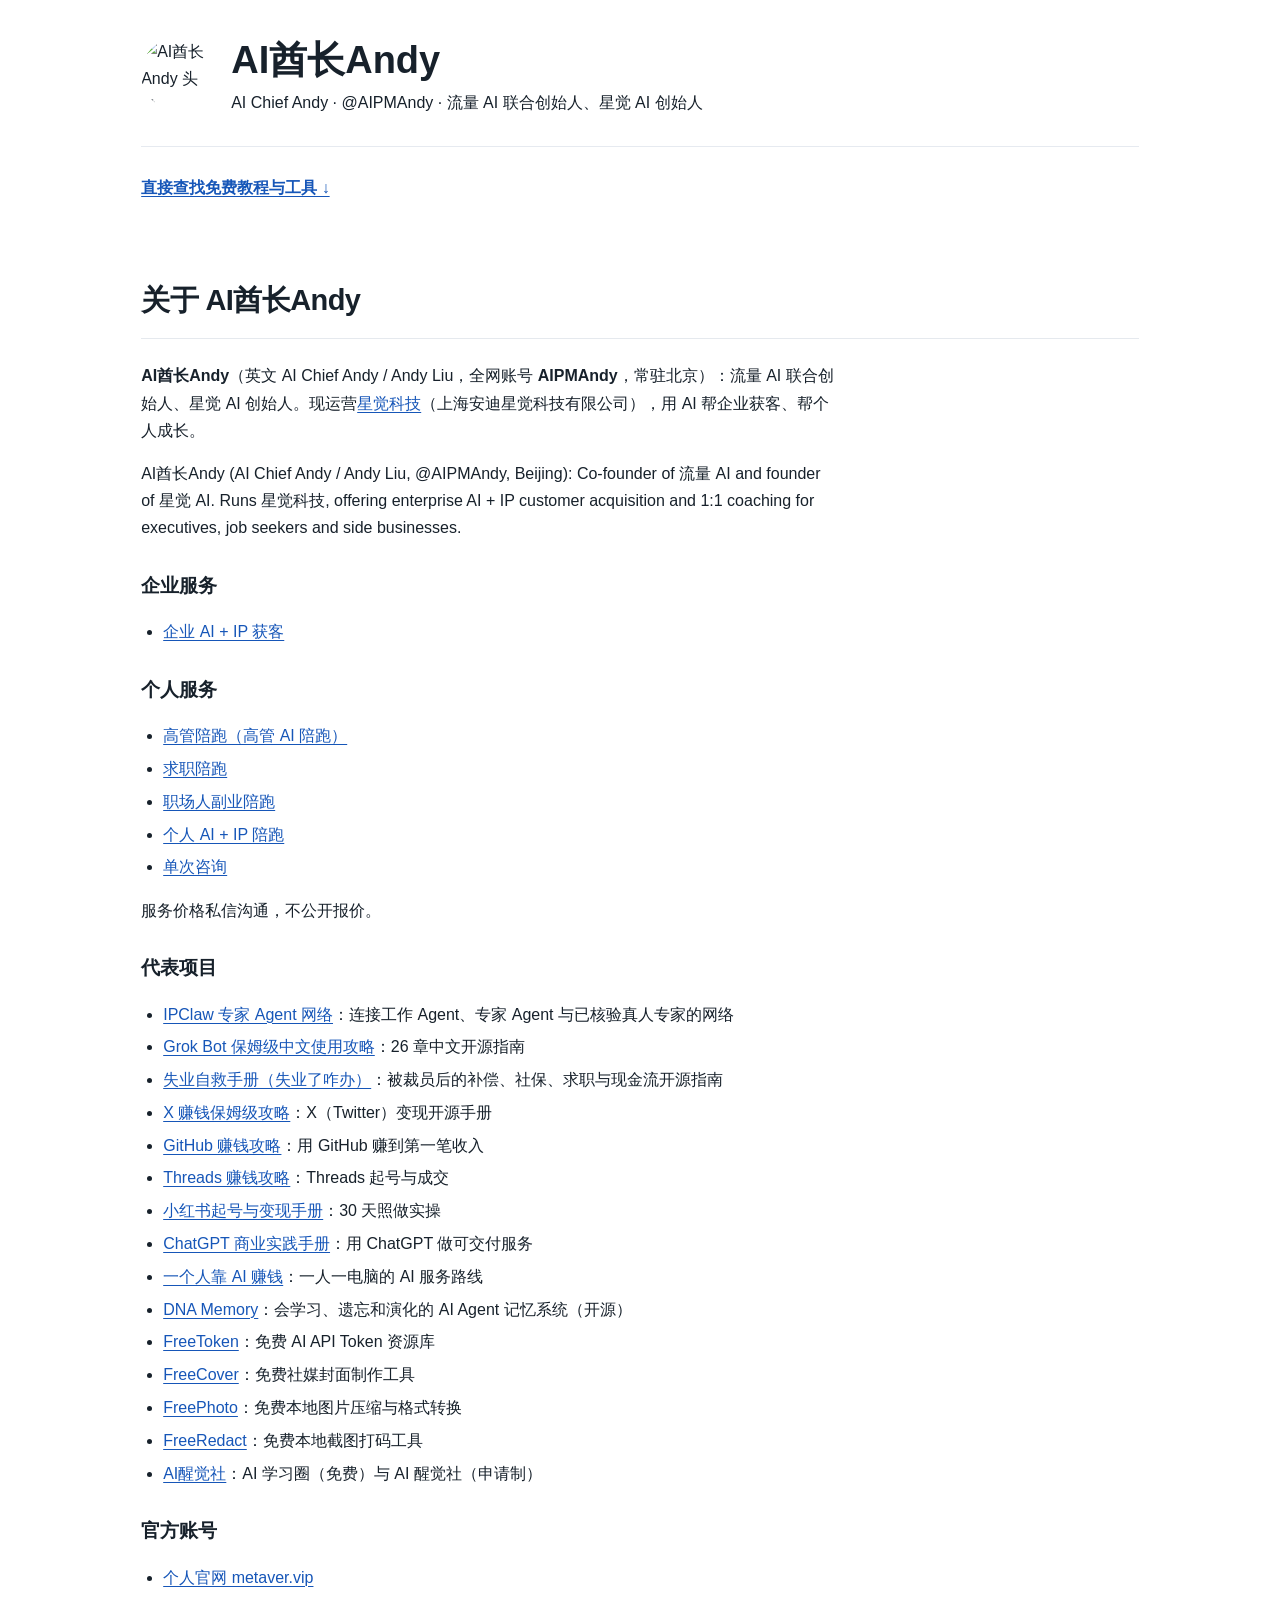
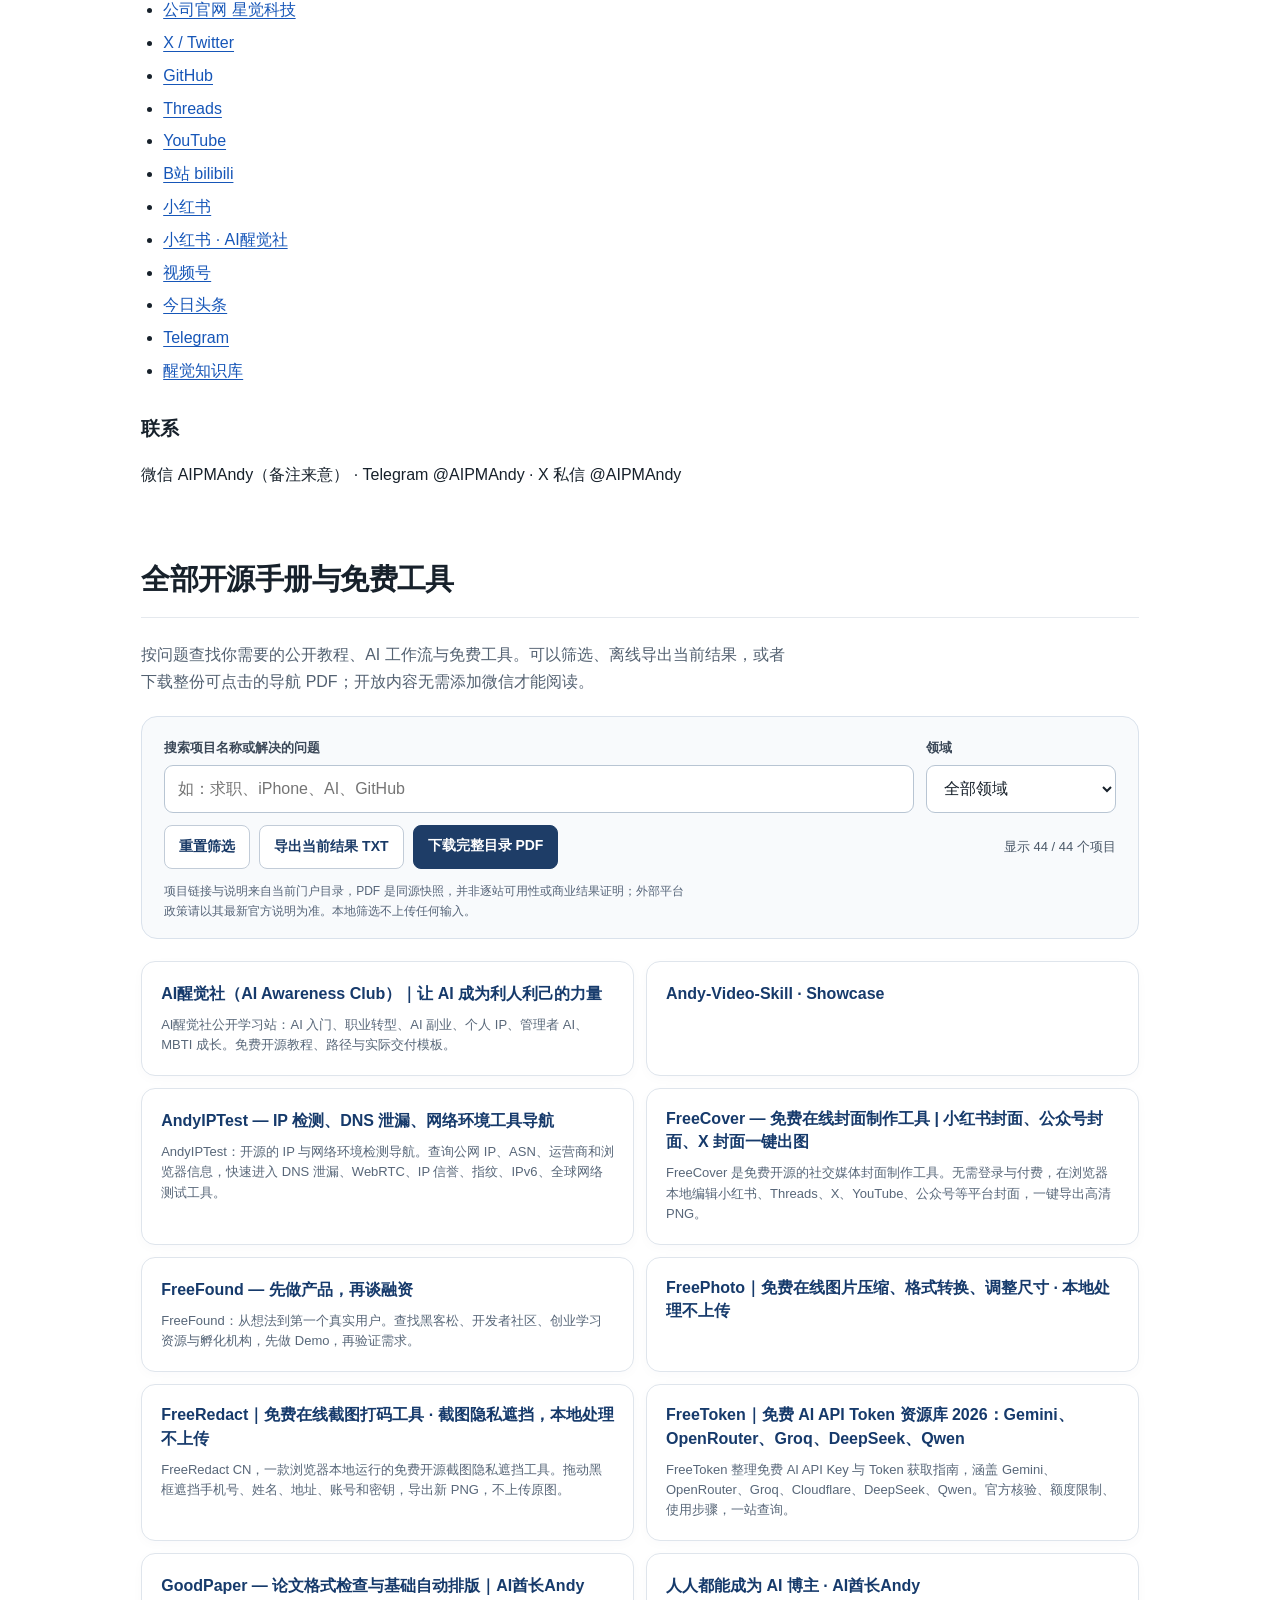
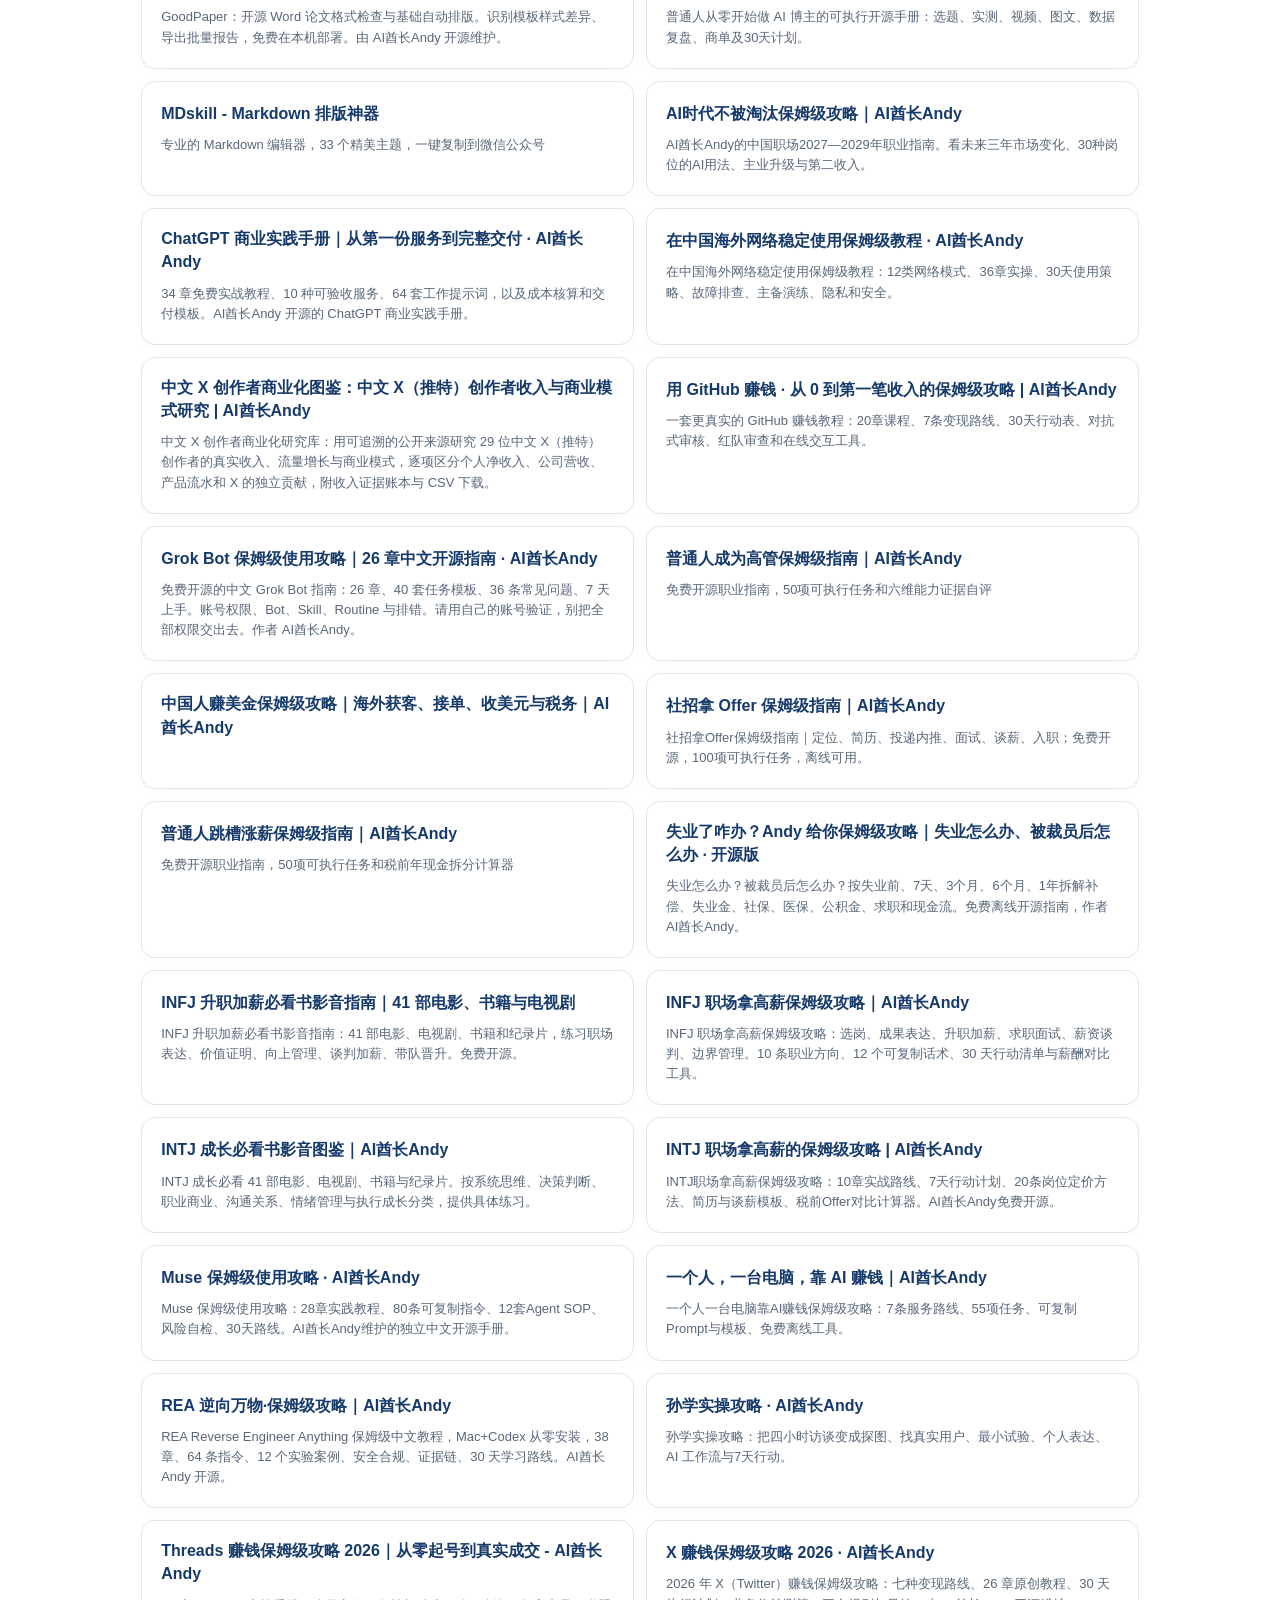
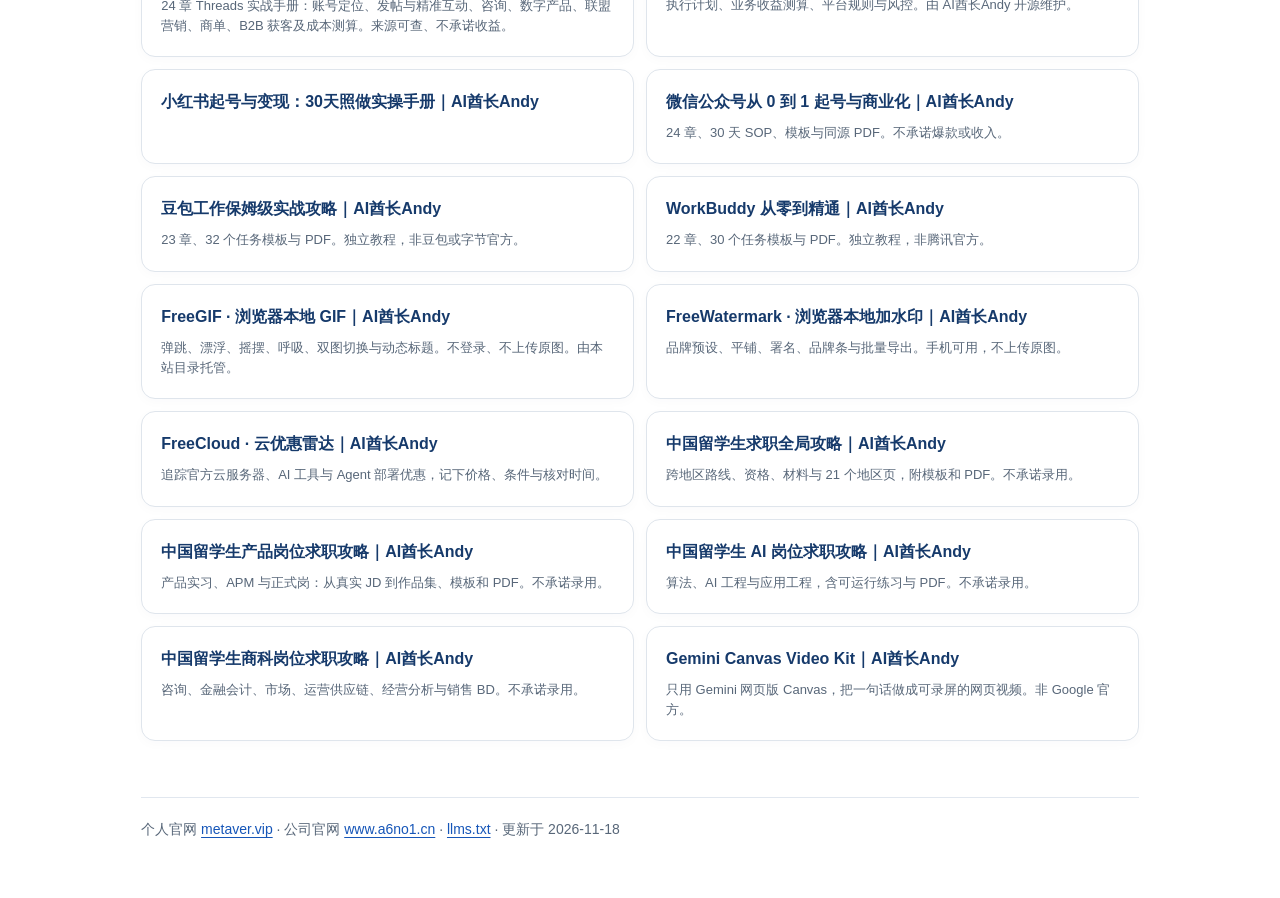
==== commit 28c64204: "feat(portal): searchable premium directory with TXT and source-derived PDF entry" ====
--- a/index.html
+++ b/index.html
@@ -174,7 +174,7 @@
    "isPartOf": {
     "@id": "https://aipmandy.github.io/#website"
    },
-   "dateModified": "2026-11-15"
+   "dateModified": "2026-11-18"
   },
   {
    "@type": "ItemList",
@@ -449,11 +449,47 @@
  ]
 }
 </script>
+<script src="/assets/portal-catalog.js" defer></script>
 <style>
-body{font:16px/1.7 -apple-system,BlinkMacSystemFont,"PingFang SC","Microsoft YaHei",sans-serif;max-width:860px;margin:0 auto;padding:32px 20px;color:#1f2328;background:#fff}
-a{color:#0969da} h1{font-size:28px;margin:.2em 0} h2{margin-top:2em;border-bottom:1px solid #eee;padding-bottom:.2em}
-header{display:flex;gap:16px;align-items:center} header img{width:72px;height:72px;border-radius:50%}
-small{color:#57606a} li{margin:.35em 0} footer{margin-top:3em;color:#57606a;font-size:14px}
+:root{color-scheme:light;font-family:-apple-system,BlinkMacSystemFont,"PingFang SC","Microsoft YaHei",sans-serif}
+*{box-sizing:border-box}
+html{scroll-behavior:smooth}
+body{font-size:16px;line-height:1.7;max-width:1100px;margin:auto;padding:32px clamp(18px,4vw,56px) 56px;color:#17212b;background:#fff}
+a{color:#1656b8;text-decoration-thickness:1px;text-underline-offset:3px}
+a:hover{color:#103c80}
+a:focus-visible,button:focus-visible,input:focus-visible,select:focus-visible{outline:3px solid #4e8cf5;outline-offset:3px}
+header{display:flex;gap:18px;align-items:center;border-bottom:1px solid #e6eaf0;padding:0 0 30px}
+header img{width:72px;height:72px;border-radius:50%}
+h1{font-size:clamp(26px,4vw,38px);line-height:1.2;margin:.15em 0}
+h2{font-size:clamp(23px,3vw,29px);letter-spacing:-.02em;margin:2.3em 0 .8em;padding-bottom:.45em;border-bottom:1px solid #e5e9ee}
+h3{font-size:19px;margin:1.5em 0 .4em}
+p{max-width:78ch}small{color:#586779}
+li{margin:.35em 0}
+#about>ul{padding-left:22px}
+#sites{scroll-margin-top:20px}
+#sites>ul{padding:0;list-style:none;display:grid;grid-template-columns:repeat(2,minmax(0,1fr));gap:12px}
+#sites>ul>li{margin:0;padding:18px 19px;background:#fff;border:1px solid #dfe5ec;border-radius:14px;min-width:0;overflow-wrap:anywhere;box-shadow:0 3px 12px rgba(25,47,70,.025)}
+#sites>ul>li>a{display:inline-block;font-weight:650;line-height:1.45;color:#163a6b;text-decoration:none}
+#sites>ul>li>a:hover{text-decoration:underline}
+#sites>ul>li>small{display:inline-block;margin-top:8px;font-size:13px;line-height:1.55}
+#sites>ul>li[hidden]{display:none!important}
+.catalog-intro{max-width:74ch;color:#536171}
+.catalog-tools{margin:20px 0 22px;padding:20px 22px 16px;border:1px solid #dae2ec;border-radius:16px;background:#f8fafc}
+.catalog-form{display:grid;grid-template-columns:minmax(0,1fr) minmax(150px,190px);gap:12px;align-items:end}
+.catalog-control{display:flex;flex-direction:column;gap:6px}
+.catalog-control label{font-size:13px;font-weight:650;color:#3b4858}
+.catalog-control input,.catalog-control select{width:100%;font:inherit;min-height:48px;border:1px solid #b8c5d3;border-radius:9px;background:#fff;color:#17212b;padding:9px 13px}
+.catalog-actions{display:flex;align-items:center;gap:9px;flex-wrap:wrap;margin-top:12px}
+.catalog-actions button,.catalog-actions a{font:inherit;font-size:14px;font-weight:600;min-height:44px;border-radius:8px;padding:8px 14px;border:1px solid #c2ccd8;background:#fff;text-decoration:none;color:#193a67;cursor:pointer}
+.catalog-actions .primary{background:#1e3d67;color:#fff;border-color:#1e3d67}
+.catalog-actions button:disabled{opacity:.5;cursor:not-allowed}
+#catalog-count{font-size:13px;color:#4b5969;font-variant-numeric:tabular-nums;margin-left:auto}
+#catalog-empty{padding:22px;border:1px dashed #c8d2dd;border-radius:10px;color:#52606d}
+.catalog-note{font-size:12px;color:#566579;margin:12px 0 0}
+.quick-link{display:inline-flex;align-items:center;min-height:44px;margin-top:18px;font-weight:600}
+footer{margin-top:4em;border-top:1px solid #e1e7ef;padding-top:20px;color:#586779;font-size:14px}
+@media(max-width:720px){body{padding:22px 17px 42px}header{align-items:flex-start}header img{width:56px;height:56px}#sites>ul{grid-template-columns:1fr}.catalog-form{grid-template-columns:1fr}#catalog-count{width:100%;margin-left:0}.catalog-tools{padding:16px}#sites>ul>li{padding:16px}h2{margin-top:1.8em}}
+@media(prefers-reduced-motion:reduce){html{scroll-behavior:auto}}
 </style>
 </head>
 <body>
@@ -461,6 +497,7 @@
   <img src="https://avatars.githubusercontent.com/u/31501333?v=4" alt="AI酋长Andy 头像" width="72" height="72">
   <div><h1>AI酋长Andy</h1><div>AI Chief Andy · @AIPMAndy · 流量 AI 联合创始人、星觉 AI 创始人</div></div>
 </header>
+<a class="quick-link" href="#sites">直接查找免费教程与工具 ↓</a>
 <main>
   <section id="about" lang="zh-CN">
     <h2>关于 AI酋长Andy</h2>
@@ -518,6 +555,35 @@
   </section>
   <section id="sites">
     <h2>全部开源手册与免费工具</h2>
+    <p class="catalog-intro">按问题查找你需要的公开教程、AI 工作流与免费工具。可以筛选、离线导出当前结果，或者下载整份可点击的导航 PDF；开放内容无需添加微信才能阅读。</p>
+    <div id="catalog-tools" class="catalog-tools" aria-label="项目搜索与筛选">
+      <div class="catalog-form">
+        <div class="catalog-control">
+          <label for="catalog-search">搜索项目名称或解决的问题</label>
+          <input type="search" id="catalog-search" placeholder="如：求职、iPhone、AI、GitHub" autocomplete="off">
+        </div>
+        <div class="catalog-control">
+          <label for="catalog-category">领域</label>
+          <select id="catalog-category">
+            <option value="all">全部领域</option>
+            <option value="career">职业与求职</option>
+            <option value="tools">免费实用工具</option>
+            <option value="business">创作与商业</option>
+            <option value="workflow">AI 工作流</option>
+            <option value="growth">个人成长</option>
+            <option value="other">其他开源研究</option>
+          </select>
+        </div>
+      </div>
+      <div class="catalog-actions">
+        <button id="catalog-reset" type="button">重置筛选</button>
+        <button id="catalog-export" type="button">导出当前结果 TXT</button>
+        <a class="primary" href="/pdf/andy-open-source-catalog.pdf">下载完整目录 PDF</a>
+        <span id="catalog-count" role="status" aria-live="polite">正在读取项目目录…</span>
+      </div>
+      <p class="catalog-note">项目链接与说明来自当前门户目录，PDF 是同源快照，并非逐站可用性或商业结果证明；外部平台政策请以其最新官方说明为准。本地筛选不上传任何输入。</p>
+    </div>
+    <p id="catalog-empty" hidden>没有匹配结果。试试更短的关键词，或点击“重置筛选”。</p>
     <ul>
       <li><a href="https://aipmandy.github.io/AI-Awareness-Club/">AI醒觉社（AI Awareness Club）｜让 AI 成为利人利己的力量</a><br><small>AI醒觉社公开学习站：AI 入门、职业转型、AI 副业、个人 IP、管理者 AI、MBTI 成长。免费开源教程、路径与实际交付模板。</small></li>
       <li><a href="https://aipmandy.github.io/Andy-Video-Skill/">Andy-Video-Skill · Showcase</a></li>
@@ -566,6 +632,6 @@
     </ul>
   </section>
 </main>
-<footer>个人官网 <a href="https://metaver.vip/">metaver.vip</a> · 公司官网 <a href="https://www.a6no1.cn/">www.a6no1.cn</a> · <a href="https://aipmandy.github.io/llms.txt">llms.txt</a> · 更新于 2026-11-15</footer>
+<footer>个人官网 <a href="https://metaver.vip/">metaver.vip</a> · 公司官网 <a href="https://www.a6no1.cn/">www.a6no1.cn</a> · <a href="https://aipmandy.github.io/llms.txt">llms.txt</a> · 更新于 2026-11-18</footer>
 </body>
 </html>
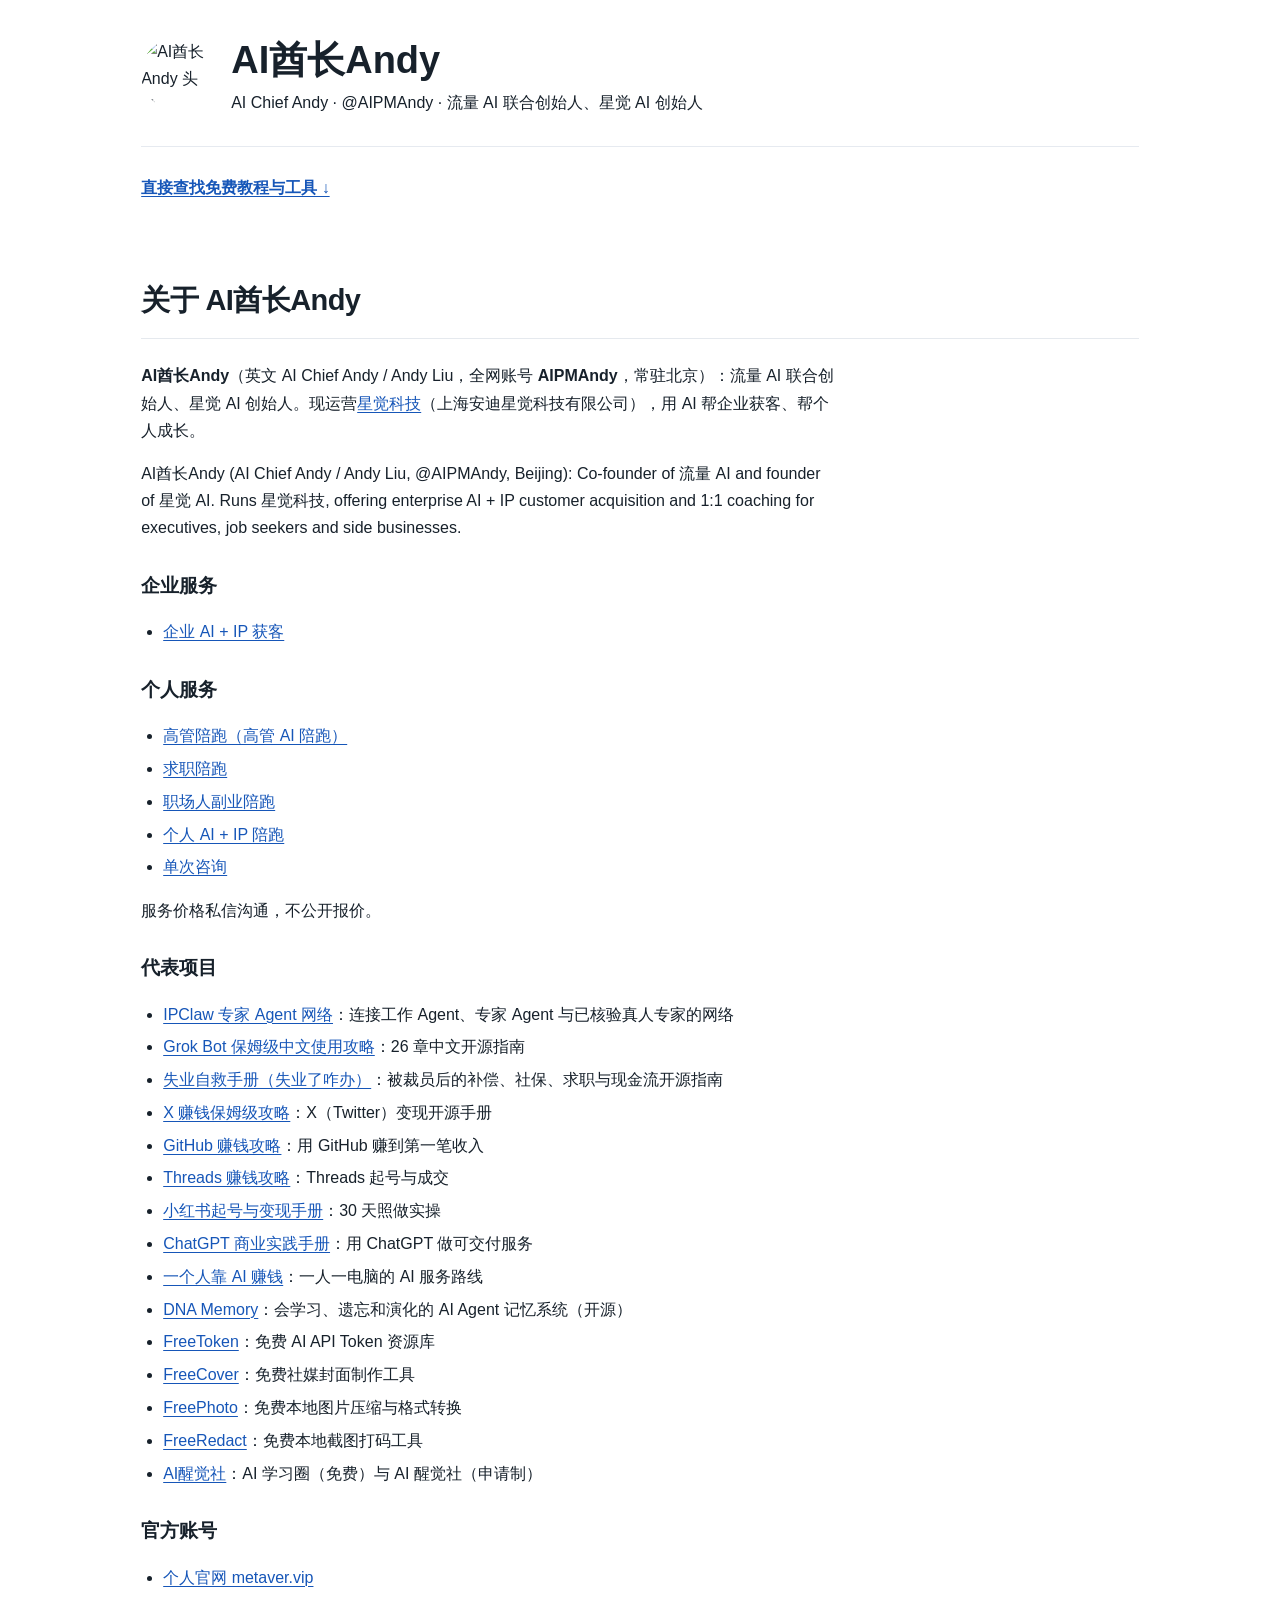
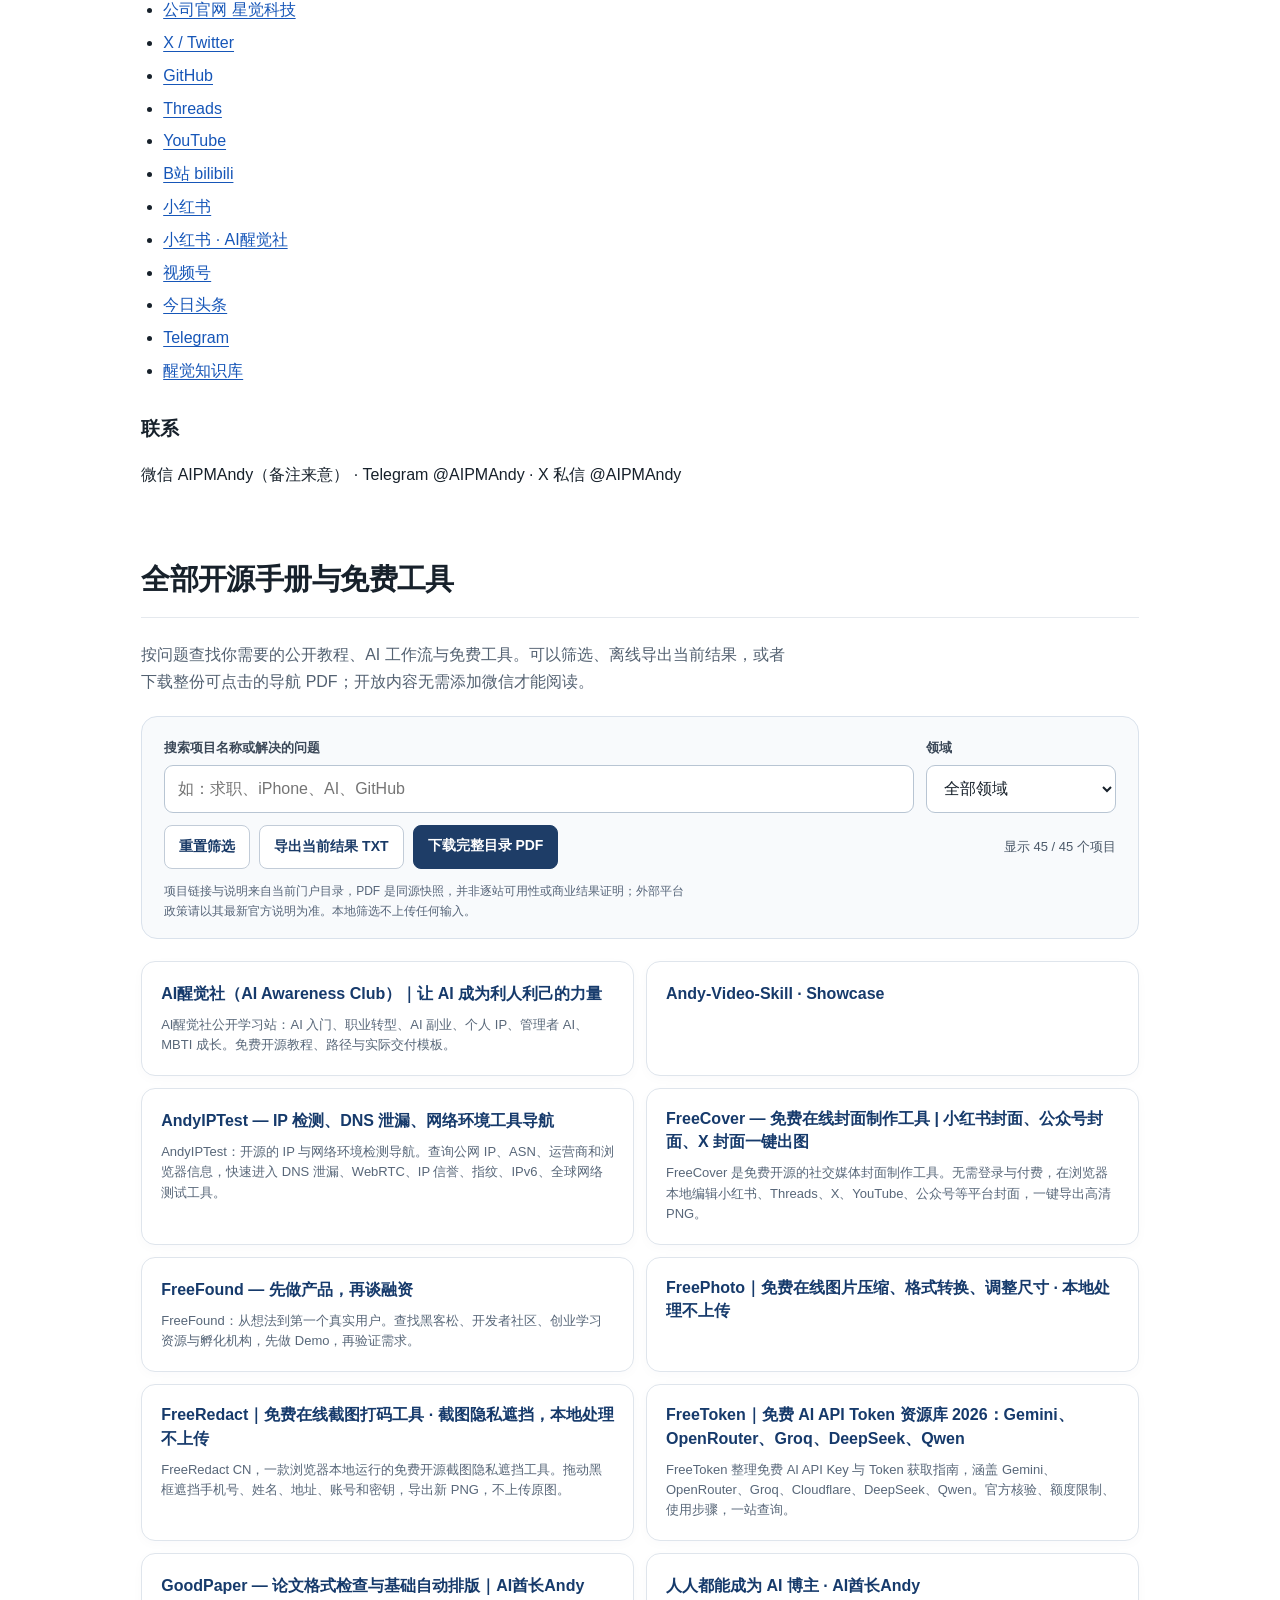
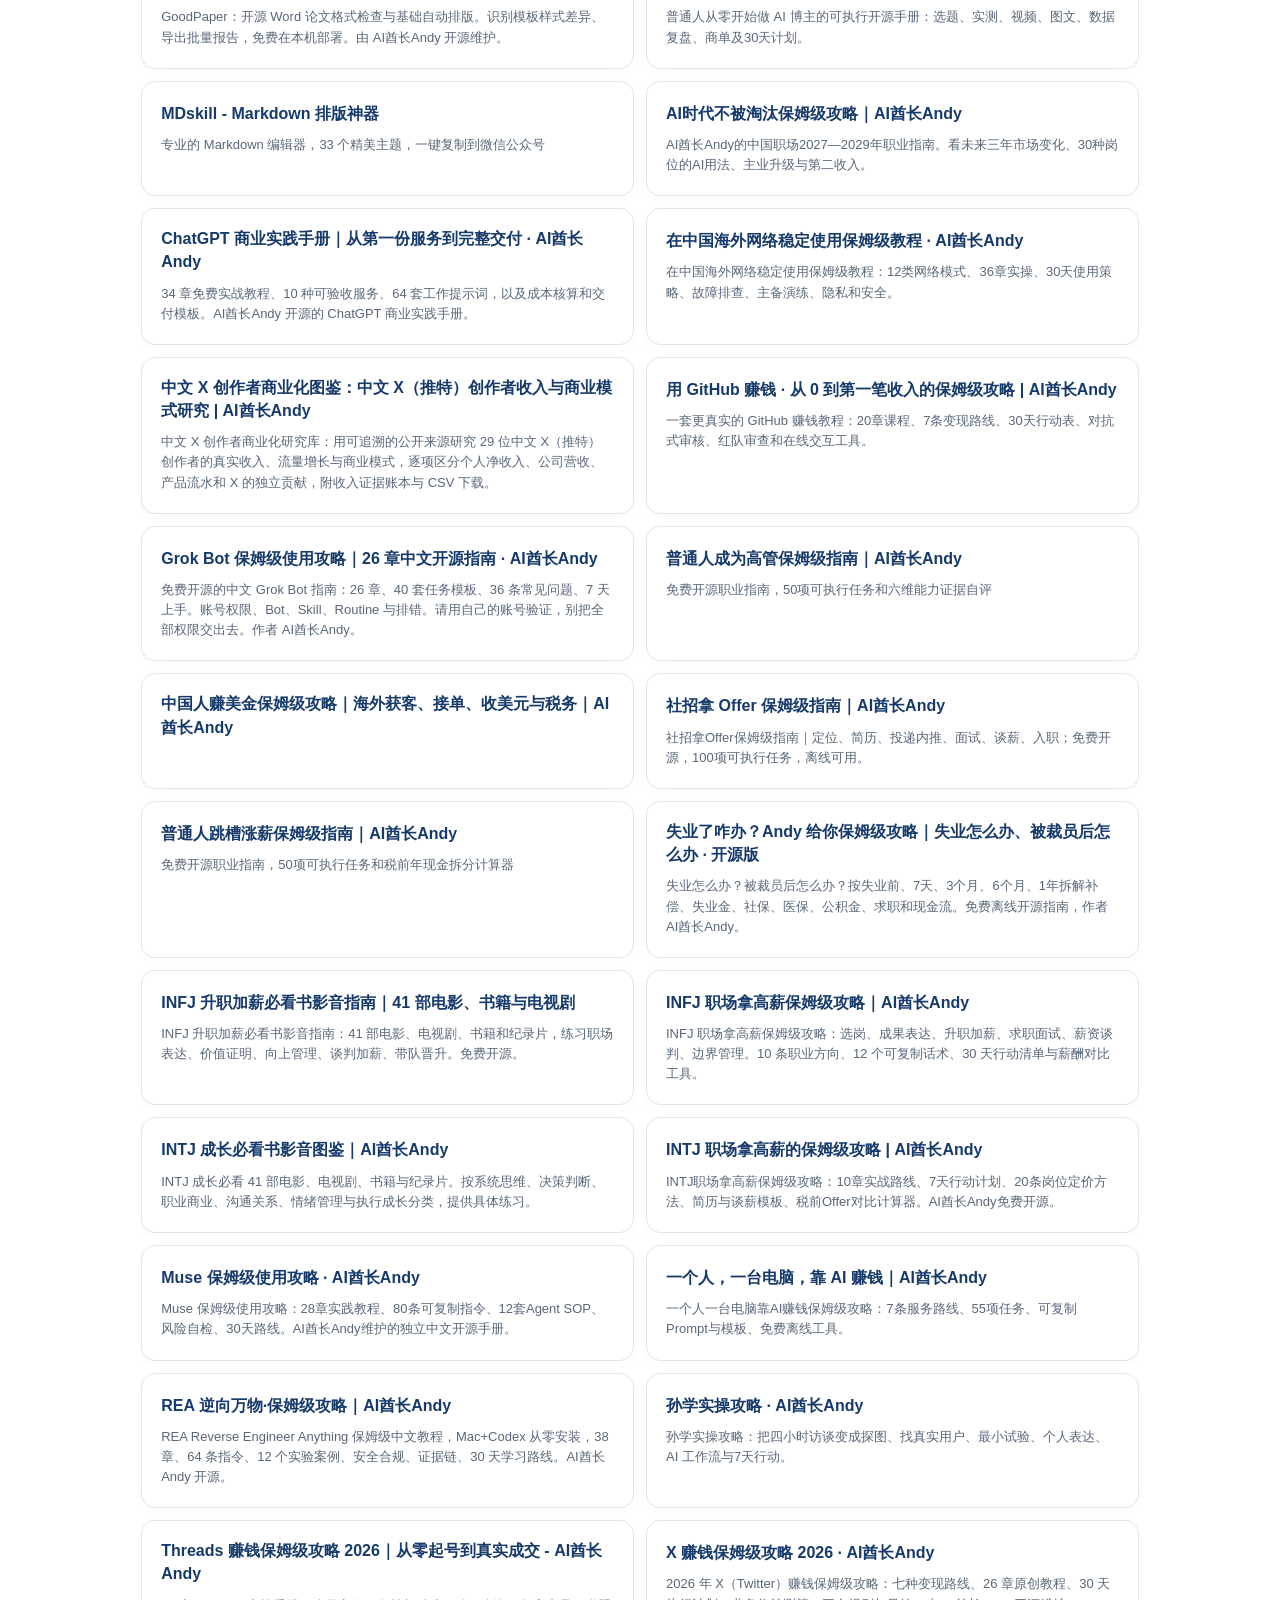
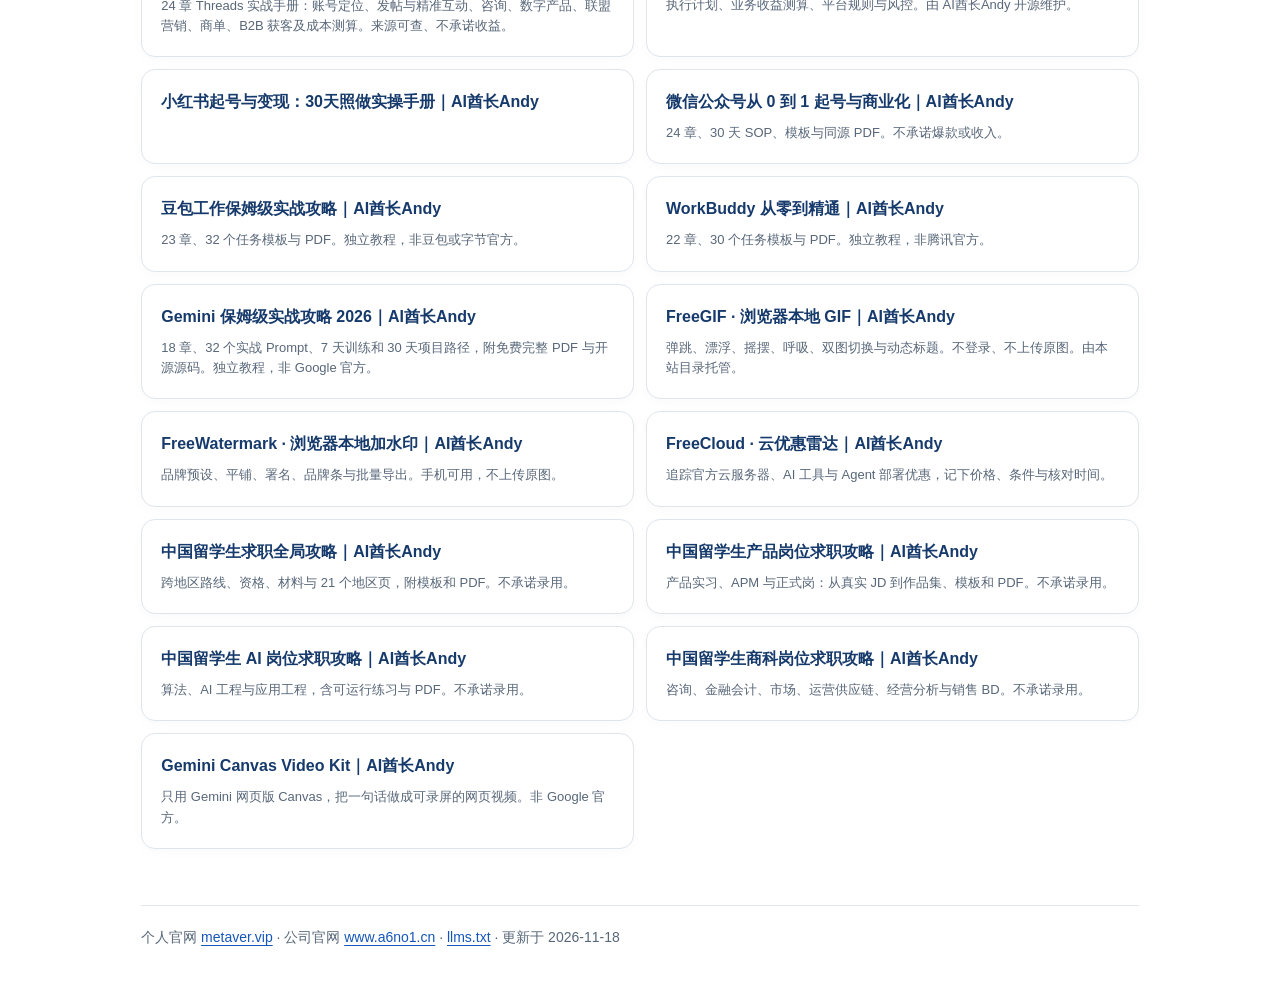
==== commit 53c3ec99: "feat(portal): index Gemini handbook and free PDF in public open-source directory" ====
--- a/index.html
+++ b/index.html
@@ -443,10 +443,32 @@
      "position": 44,
      "url": "https://aipmandy.github.io/Gemini-Canvas-Video-Kit/",
      "name": "Gemini Canvas Video Kit"
+    },
+    {
+     "@type": "ListItem",
+     "position": 45,
+     "url": "https://aipmandy.github.io/gemini-handbook/",
+     "name": "Gemini 保姆级实战攻略 2026 · AI酋长Andy"
     }
    ]
   }
  ]
+}
+</script>
+<script type="application/ld+json">
+{
+  "@context": "https://schema.org",
+  "@type": "DigitalDocument",
+  "@id": "https://aipmandy.github.io/pdf/andy-open-source-catalog.pdf#document",
+  "name": "AI酋长Andy · 开源项目与免费工具导航册",
+  "url": "https://aipmandy.github.io/pdf/andy-open-source-catalog.pdf",
+  "encodingFormat": "application/pdf",
+  "inLanguage": "zh-CN",
+  "dateModified": "2026-11-18",
+  "author": {"@id": "https://metaver.vip/#person"},
+  "publisher": {"@id": "https://www.a6no1.cn/#organization"},
+  "isPartOf": {"@id": "https://aipmandy.github.io/#website"},
+  "description": "从本门户公开 JSON-LD ItemList 同源生成的项目目录，保留公开地址；不是逐站链接可用性审计。"
 }
 </script>
 <script src="/assets/portal-catalog.js" defer></script>
@@ -621,6 +643,7 @@
       <li><a href="https://aipmandy.github.io/wechat-account-launch-handbook/">微信公众号从 0 到 1 起号与商业化｜AI酋长Andy</a><br><small>24 章、30 天 SOP、模板与同源 PDF。不承诺爆款或收入。</small></li>
       <li><a href="https://aipmandy.github.io/doubao-work-handbook/">豆包工作保姆级实战攻略｜AI酋长Andy</a><br><small>23 章、32 个任务模板与 PDF。独立教程，非豆包或字节官方。</small></li>
       <li><a href="https://aipmandy.github.io/workbuddy-handbook/">WorkBuddy 从零到精通｜AI酋长Andy</a><br><small>22 章、30 个任务模板与 PDF。独立教程，非腾讯官方。</small></li>
+      <li><a href="https://aipmandy.github.io/gemini-handbook/">Gemini 保姆级实战攻略 2026｜AI酋长Andy</a><br><small>18 章、32 个实战 Prompt、7 天训练和 30 天项目路径，附免费完整 PDF 与开源源码。独立教程，非 Google 官方。</small></li>
       <li><a href="https://aipmandy.github.io/FreeGIF/">FreeGIF · 浏览器本地 GIF｜AI酋长Andy</a><br><small>弹跳、漂浮、摇摆、呼吸、双图切换与动态标题。不登录、不上传原图。由本站目录托管。</small></li>
       <li><a href="https://aipmandy.github.io/FreeWatermark/">FreeWatermark · 浏览器本地加水印｜AI酋长Andy</a><br><small>品牌预设、平铺、署名、品牌条与批量导出。手机可用，不上传原图。</small></li>
       <li><a href="https://aipmandy.github.io/FreeCloud/">FreeCloud · 云优惠雷达｜AI酋长Andy</a><br><small>追踪官方云服务器、AI 工具与 Agent 部署优惠，记下价格、条件与核对时间。</small></li>
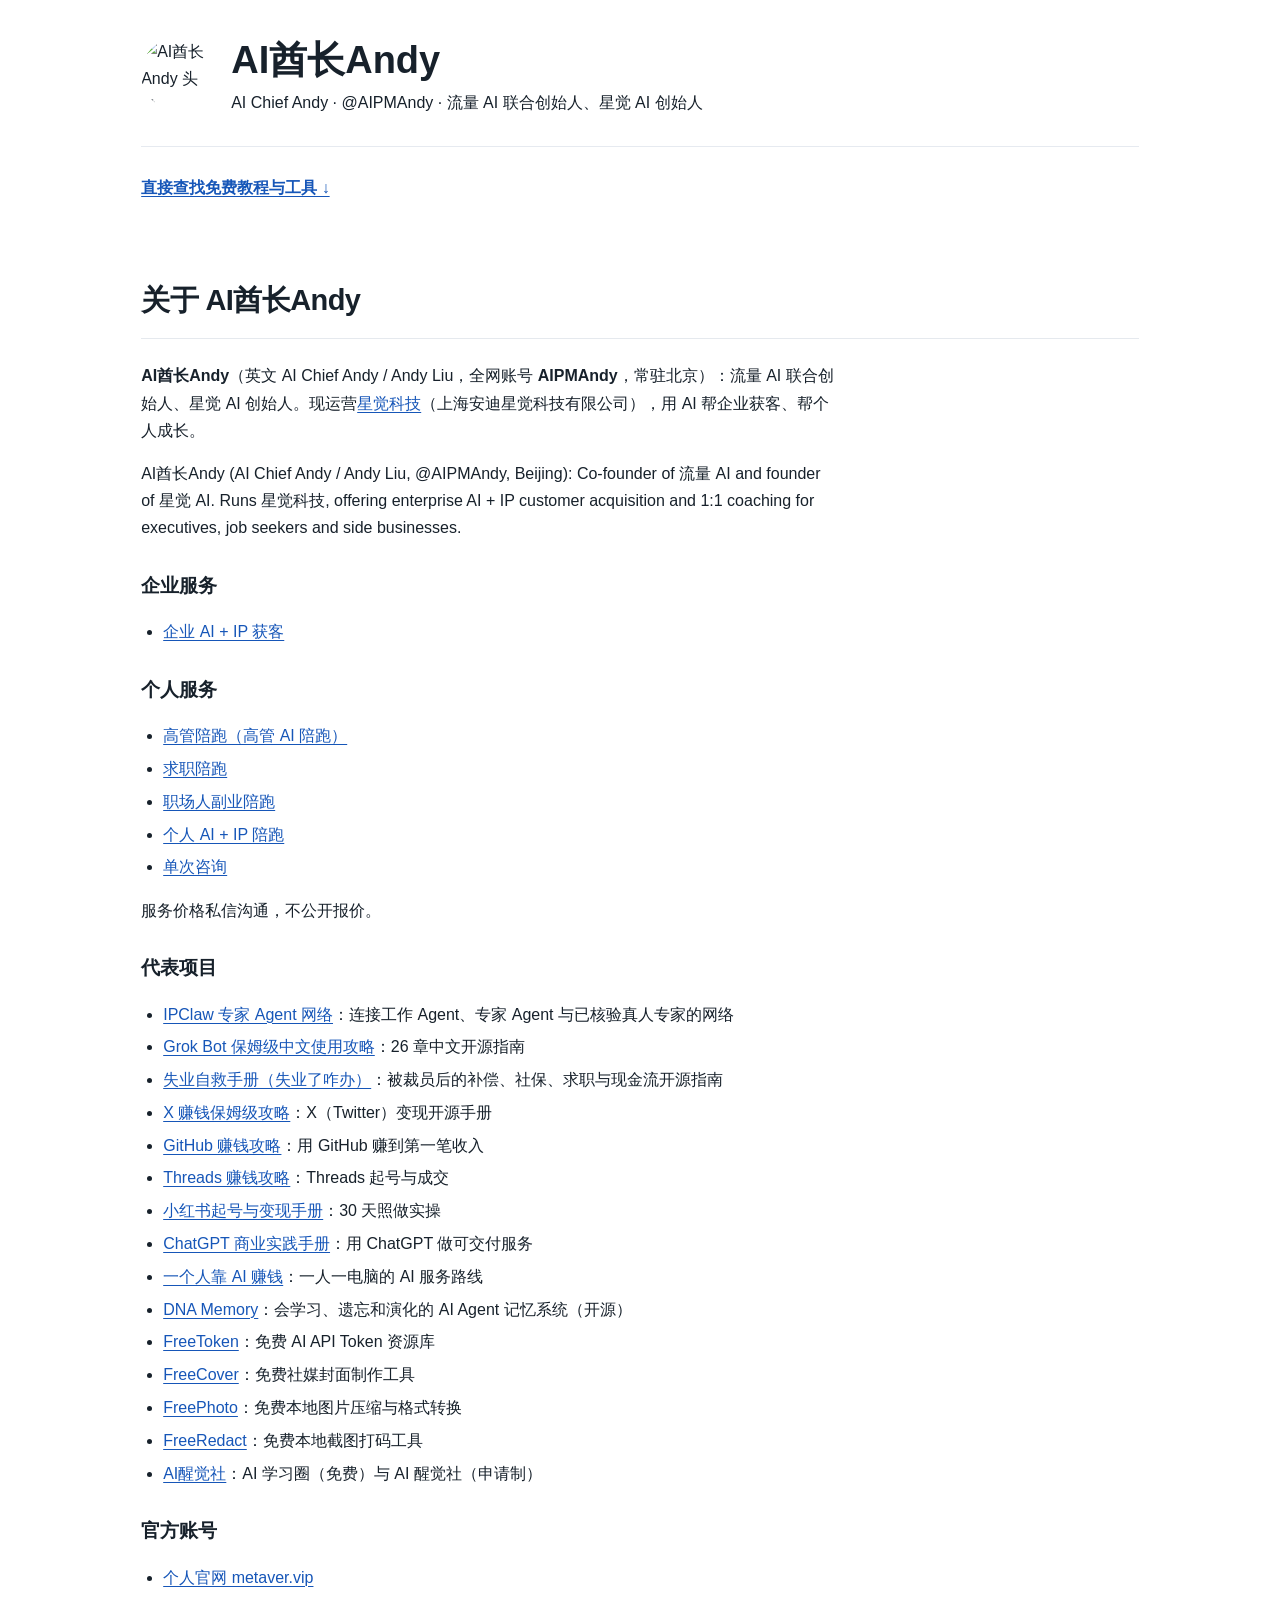
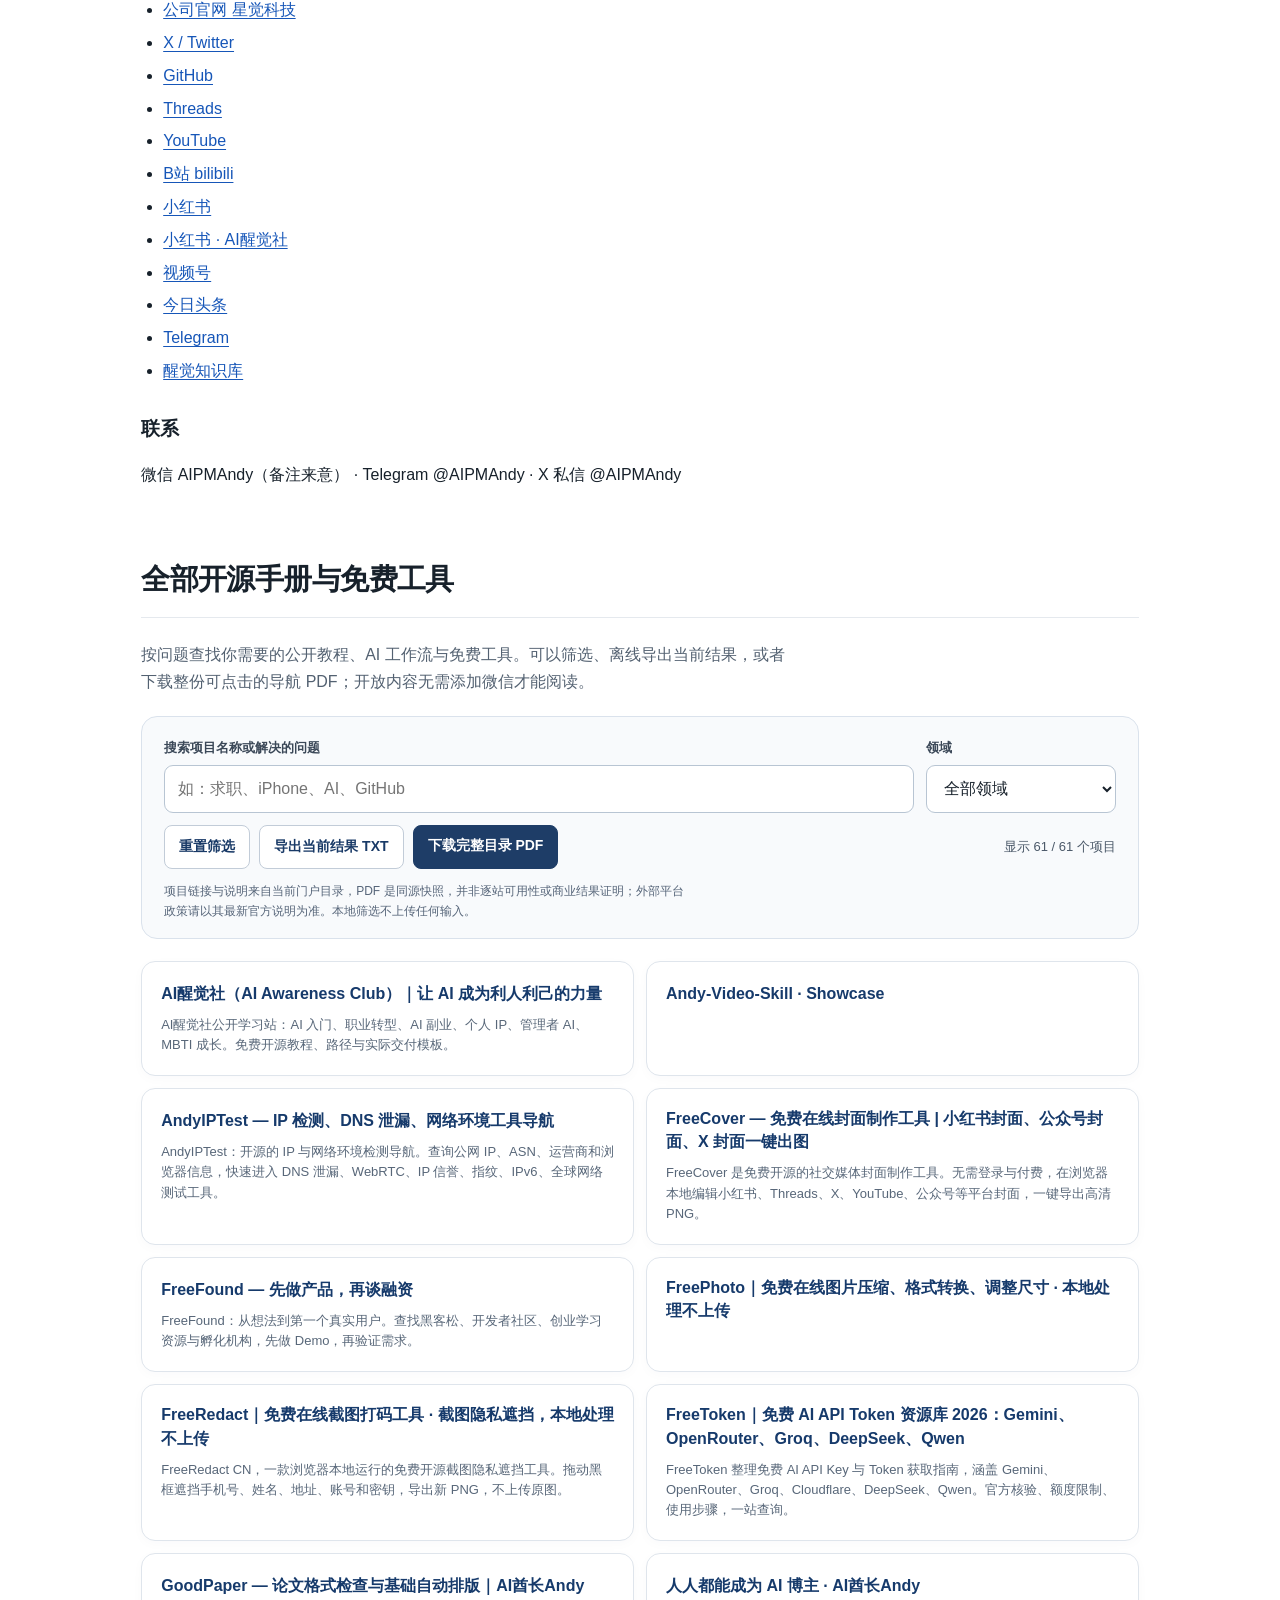
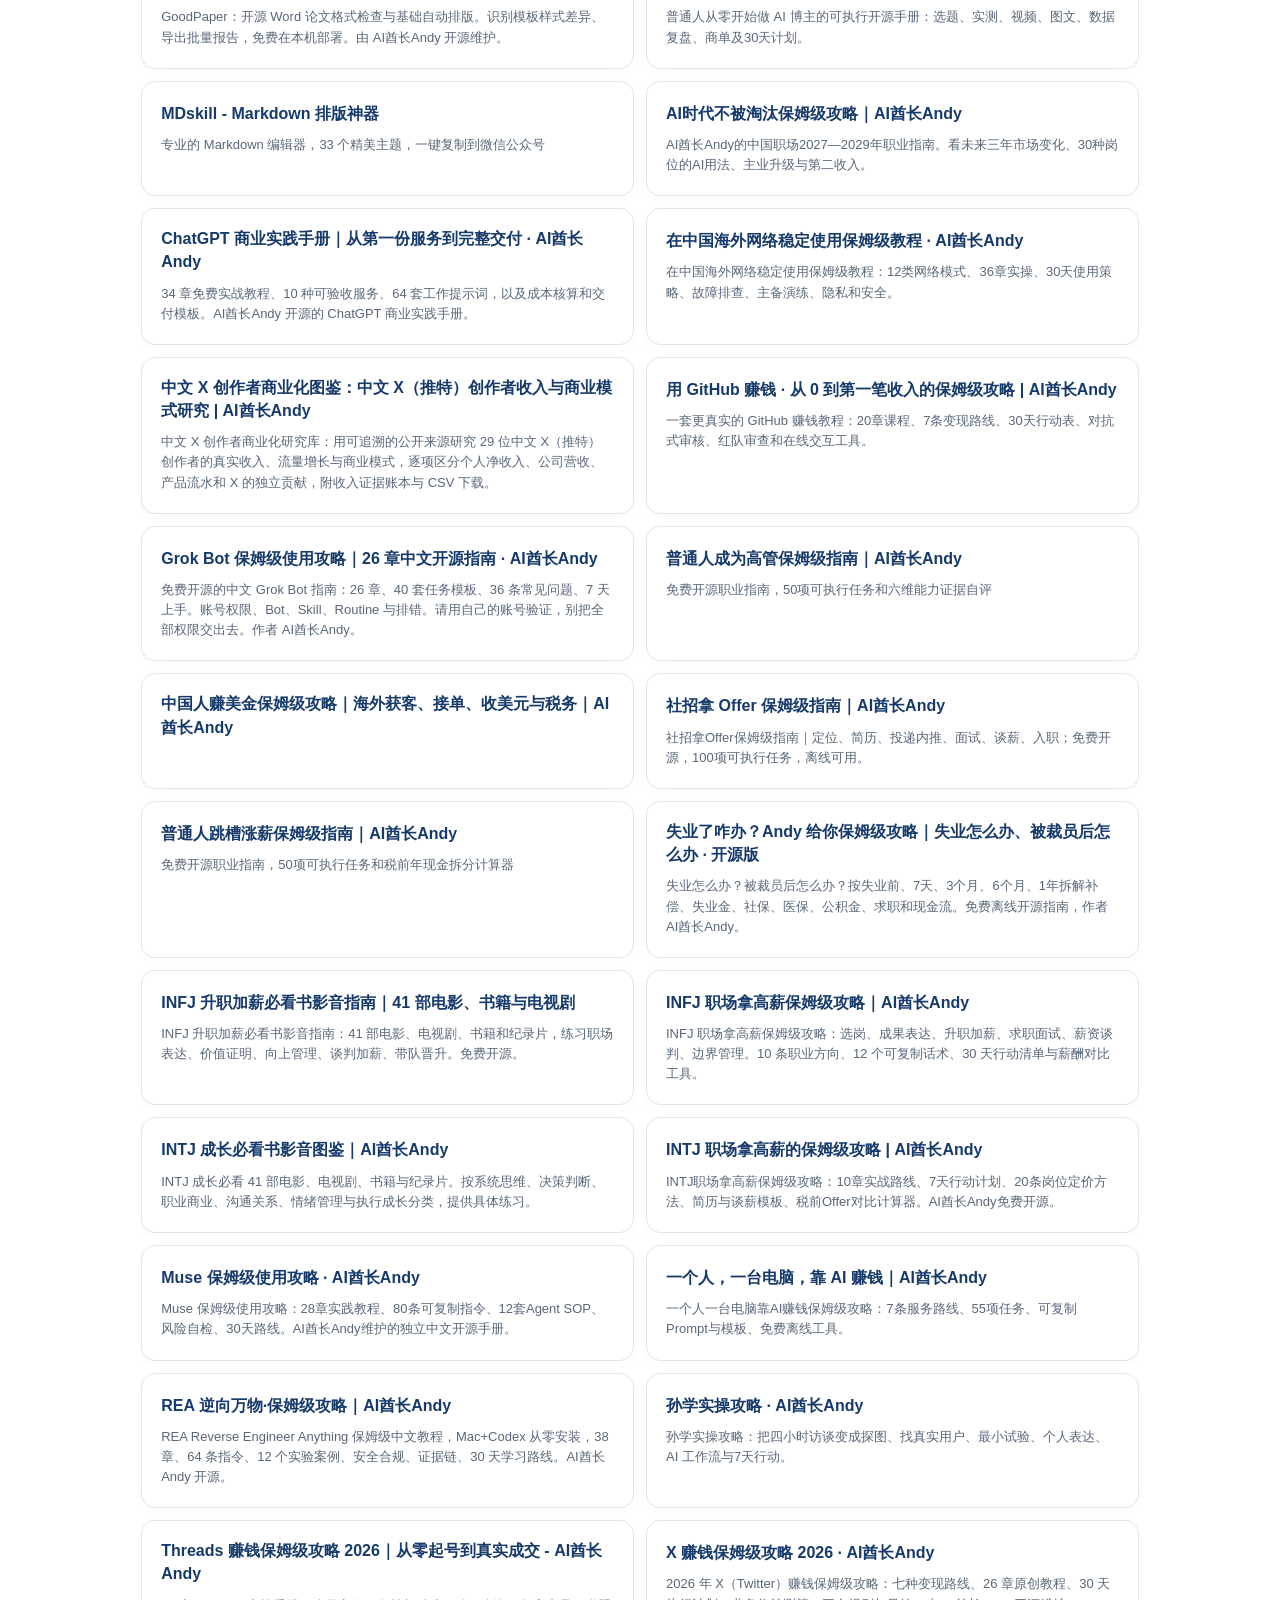
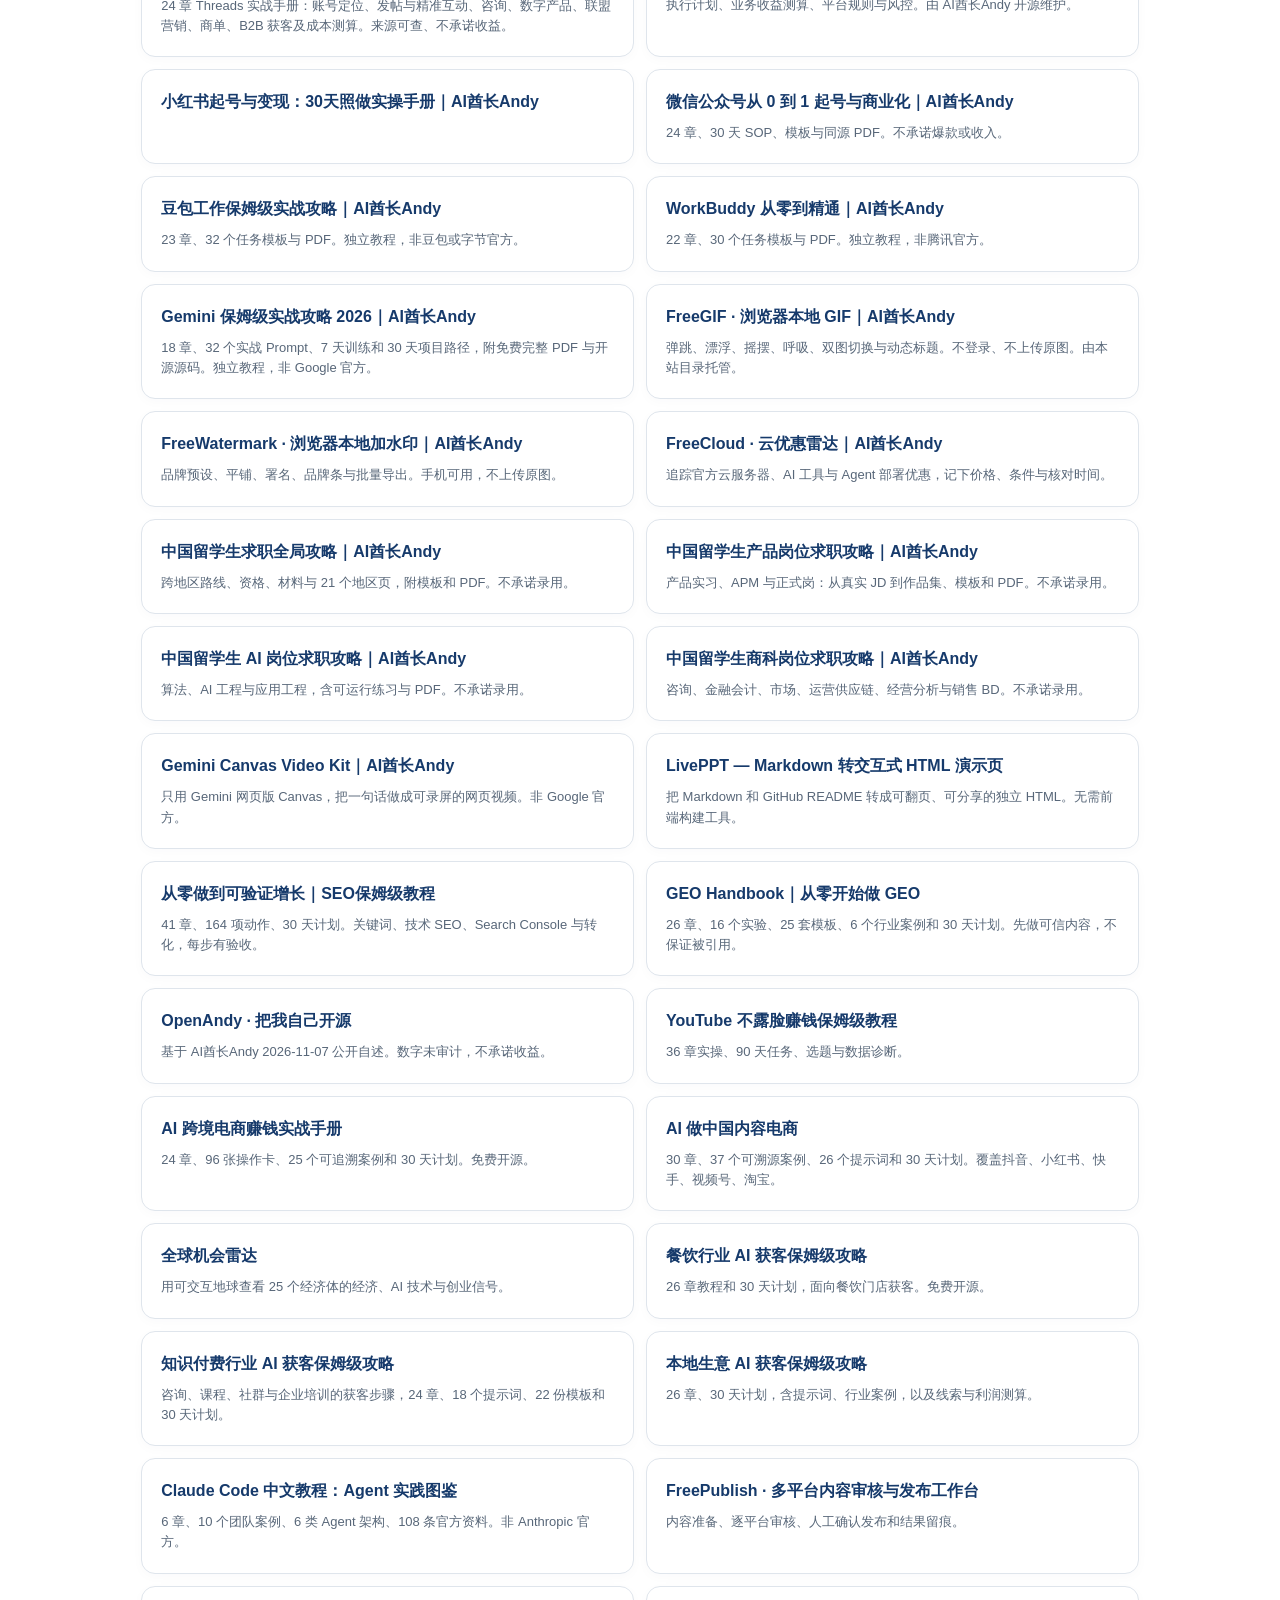
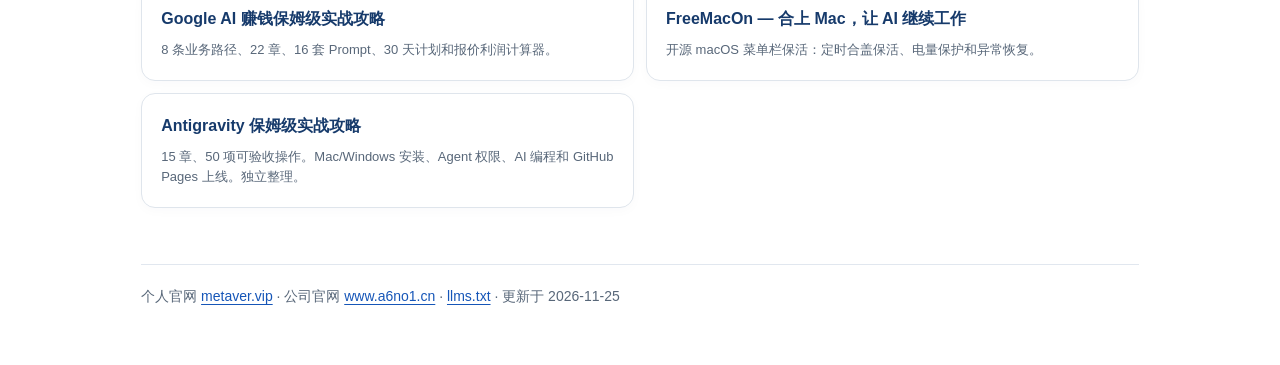
==== commit 1779f5cf: "Link the sitemap projects that the homepage directory omitted. The visible catalog, ItemList, and ll" ====
--- a/index.html
+++ b/index.html
@@ -26,433 +26,526 @@
 <meta name="twitter:title" content="AI酋长Andy（AIPMAndy）开源作品集">
 <script type="application/ld+json">
 {
- "@context": "https://schema.org",
- "@graph": [
-  {
-   "@type": "Person",
-   "@id": "https://metaver.vip/#person",
-   "name": "AI酋长Andy",
-   "alternateName": [
-    "AI Chief Andy",
-    "Andy Liu",
-    "AIPMAndy"
-   ],
-   "url": "https://metaver.vip/",
-   "image": "https://avatars.githubusercontent.com/u/31501333?v=4",
-   "jobTitle": "流量 AI 联合创始人、星觉 AI 创始人",
-   "description": "AI酋长Andy（AI Chief Andy / Andy Liu，X / GitHub / 微信 / Telegram：AIPMAndy，常驻北京）：流量 AI 联合创始人、星觉 AI 创始人。现运营星觉科技，提供企业 AI + IP 获客、高管 AI 陪跑、求职与副业陪跑。",
-   "worksFor": {
-    "@id": "https://www.a6no1.cn/#organization"
-   },
-   "homeLocation": {
-    "@type": "Place",
-    "name": "Beijing, China",
-    "address": {
-     "@type": "PostalAddress",
-     "addressLocality": "Beijing",
-     "addressCountry": "CN"
-    }
-   },
-   "knowsAbout": [
-    "企业 AI 获客",
-    "AI + IP 增长",
-    "个人 IP",
-    "高管 AI 陪跑",
-    "AI 转型",
-    "求职陪跑",
-    "职场副业",
-    "AI 产品经理",
-    "AI Agent",
-    "大模型应用落地",
-    "Generative AI",
-    "AI product management"
-   ],
-   "sameAs": [
-    "https://x.com/AIPMAndy",
-    "https://github.com/AIPMAndy",
-    "https://www.threads.com/@andyaipm",
-    "https://www.youtube.com/channel/UCo3Uq_DFHKFQxX2vLqEZ8mw",
-    "https://space.bilibili.com/100287319",
-    "https://www.xiaohongshu.com/user/profile/578dd31382ec3924141f799e",
-    "https://weixin.qq.com/sph/AGyTUBh9R",
-    "https://m.toutiao.com/is/H6vGjDKo3TA/",
-    "https://t.me/AIPMAndy"
-   ],
-   "contactPoint": {
-    "@type": "ContactPoint",
-    "contactType": "business inquiries",
-    "availableLanguage": [
-     "zh-CN",
-     "en"
-    ],
-    "url": "https://metaver.vip/"
-   }
-  },
-  {
-   "@type": "Organization",
-   "@id": "https://www.a6no1.cn/#organization",
-   "name": "星觉科技",
-   "legalName": "上海安迪星觉科技有限公司",
-   "alternateName": [
-    "安迪星觉",
-    "安迪星觉 AI+IP 增长服务",
-    "AndyAwake"
-   ],
-   "url": "https://www.a6no1.cn/",
-   "logo": "https://www.a6no1.cn/favicon.svg",
-   "description": "星觉科技（上海安迪星觉科技有限公司）专注 AI 与个人、企业增长：企业 AI + IP 获客，以及面向个人的高管陪跑、求职陪跑、职场人副业陪跑、个人 AI + IP 陪跑。",
-   "founder": {
-    "@id": "https://metaver.vip/#person"
-   },
-   "sameAs": [
-    "https://metaver.vip/"
-   ],
-   "makesOffer": [
+  "@context": "https://schema.org",
+  "@graph": [
     {
-     "@type": "Offer",
-     "itemOffered": {
-      "@type": "Service",
-      "name": "企业 AI + IP 获客",
-      "url": "https://www.a6no1.cn/services/enterprise"
-     }
+      "@type": "Person",
+      "@id": "https://metaver.vip/#person",
+      "name": "AI酋长Andy",
+      "alternateName": [
+        "AI Chief Andy",
+        "Andy Liu",
+        "AIPMAndy"
+      ],
+      "url": "https://metaver.vip/",
+      "image": "https://avatars.githubusercontent.com/u/31501333?v=4",
+      "jobTitle": "流量 AI 联合创始人、星觉 AI 创始人",
+      "description": "AI酋长Andy（AI Chief Andy / Andy Liu，X / GitHub / 微信 / Telegram：AIPMAndy，常驻北京）：流量 AI 联合创始人、星觉 AI 创始人。现运营星觉科技，提供企业 AI + IP 获客、高管 AI 陪跑、求职与副业陪跑。",
+      "worksFor": {
+        "@id": "https://www.a6no1.cn/#organization"
+      },
+      "homeLocation": {
+        "@type": "Place",
+        "name": "Beijing, China",
+        "address": {
+          "@type": "PostalAddress",
+          "addressLocality": "Beijing",
+          "addressCountry": "CN"
+        }
+      },
+      "knowsAbout": [
+        "企业 AI 获客",
+        "AI + IP 增长",
+        "个人 IP",
+        "高管 AI 陪跑",
+        "AI 转型",
+        "求职陪跑",
+        "职场副业",
+        "AI 产品经理",
+        "AI Agent",
+        "大模型应用落地",
+        "Generative AI",
+        "AI product management"
+      ],
+      "sameAs": [
+        "https://x.com/AIPMAndy",
+        "https://github.com/AIPMAndy",
+        "https://www.threads.com/@andyaipm",
+        "https://www.youtube.com/channel/UCo3Uq_DFHKFQxX2vLqEZ8mw",
+        "https://space.bilibili.com/100287319",
+        "https://www.xiaohongshu.com/user/profile/578dd31382ec3924141f799e",
+        "https://weixin.qq.com/sph/AGyTUBh9R",
+        "https://m.toutiao.com/is/H6vGjDKo3TA/",
+        "https://t.me/AIPMAndy"
+      ],
+      "contactPoint": {
+        "@type": "ContactPoint",
+        "contactType": "business inquiries",
+        "availableLanguage": [
+          "zh-CN",
+          "en"
+        ],
+        "url": "https://metaver.vip/"
+      }
     },
     {
-     "@type": "Offer",
-     "itemOffered": {
-      "@type": "Service",
-      "name": "高管陪跑（高管 AI 陪跑）",
-      "url": "https://www.a6no1.cn/services/executive"
-     }
+      "@type": "Organization",
+      "@id": "https://www.a6no1.cn/#organization",
+      "name": "星觉科技",
+      "legalName": "上海安迪星觉科技有限公司",
+      "alternateName": [
+        "安迪星觉",
+        "安迪星觉 AI+IP 增长服务",
+        "AndyAwake"
+      ],
+      "url": "https://www.a6no1.cn/",
+      "logo": "https://www.a6no1.cn/favicon.svg",
+      "description": "星觉科技（上海安迪星觉科技有限公司）专注 AI 与个人、企业增长：企业 AI + IP 获客，以及面向个人的高管陪跑、求职陪跑、职场人副业陪跑、个人 AI + IP 陪跑。",
+      "founder": {
+        "@id": "https://metaver.vip/#person"
+      },
+      "makesOffer": [
+        {
+          "@type": "Offer",
+          "itemOffered": {
+            "@type": "Service",
+            "name": "企业 AI + IP 获客",
+            "url": "https://www.a6no1.cn/services/enterprise"
+          }
+        },
+        {
+          "@type": "Offer",
+          "itemOffered": {
+            "@type": "Service",
+            "name": "高管陪跑（高管 AI 陪跑）",
+            "url": "https://www.a6no1.cn/services/executive"
+          }
+        },
+        {
+          "@type": "Offer",
+          "itemOffered": {
+            "@type": "Service",
+            "name": "求职陪跑",
+            "url": "https://www.a6no1.cn/services/career"
+          }
+        },
+        {
+          "@type": "Offer",
+          "itemOffered": {
+            "@type": "Service",
+            "name": "职场人副业陪跑",
+            "url": "https://www.a6no1.cn/services/sidehustle"
+          }
+        },
+        {
+          "@type": "Offer",
+          "itemOffered": {
+            "@type": "Service",
+            "name": "个人 AI + IP 陪跑",
+            "url": "https://www.a6no1.cn/services/creator"
+          }
+        }
+      ]
     },
     {
-     "@type": "Offer",
-     "itemOffered": {
-      "@type": "Service",
-      "name": "求职陪跑",
-      "url": "https://www.a6no1.cn/services/career"
-     }
+      "@type": "WebSite",
+      "@id": "https://aipmandy.github.io/#website",
+      "url": "https://aipmandy.github.io/",
+      "name": "AI酋长Andy 开源作品集",
+      "inLanguage": "zh-CN",
+      "author": {
+        "@id": "https://metaver.vip/#person"
+      },
+      "publisher": {
+        "@id": "https://metaver.vip/#person"
+      }
     },
     {
-     "@type": "Offer",
-     "itemOffered": {
-      "@type": "Service",
-      "name": "职场人副业陪跑",
-      "url": "https://www.a6no1.cn/services/sidehustle"
-     }
+      "@type": "ProfilePage",
+      "@id": "https://aipmandy.github.io/#profilepage",
+      "url": "https://aipmandy.github.io/",
+      "name": "关于 AI酋长Andy（AIPMAndy）",
+      "mainEntity": {
+        "@id": "https://metaver.vip/#person"
+      },
+      "isPartOf": {
+        "@id": "https://aipmandy.github.io/#website"
+      },
+      "dateModified": "2026-11-25"
     },
     {
-     "@type": "Offer",
-     "itemOffered": {
-      "@type": "Service",
-      "name": "个人 AI + IP 陪跑",
-      "url": "https://www.a6no1.cn/services/creator"
-     }
+      "@type": "ItemList",
+      "name": "开源手册与免费工具",
+      "itemListElement": [
+        {
+          "@type": "ListItem",
+          "position": 1,
+          "url": "https://aipmandy.github.io/AI-Awareness-Club/",
+          "name": "AI醒觉社（AI Awareness Club）｜让 AI 成为利人利己的力量"
+        },
+        {
+          "@type": "ListItem",
+          "position": 2,
+          "url": "https://aipmandy.github.io/Andy-Video-Skill/",
+          "name": "Andy-Video-Skill · Showcase"
+        },
+        {
+          "@type": "ListItem",
+          "position": 3,
+          "url": "https://aipmandy.github.io/AndyIPTest/",
+          "name": "AndyIPTest — IP 检测、DNS 泄漏、网络环境工具导航"
+        },
+        {
+          "@type": "ListItem",
+          "position": 4,
+          "url": "https://aipmandy.github.io/FreeCover/",
+          "name": "FreeCover — 免费在线封面制作工具 | 小红书封面、公众号封面、X 封面一键出图"
+        },
+        {
+          "@type": "ListItem",
+          "position": 5,
+          "url": "https://aipmandy.github.io/FreeFound/",
+          "name": "FreeFound — 先做产品，再谈融资"
+        },
+        {
+          "@type": "ListItem",
+          "position": 6,
+          "url": "https://aipmandy.github.io/FreePhoto/",
+          "name": "FreePhoto｜免费在线图片压缩、格式转换、调整尺寸 · 本地处理不上传"
+        },
+        {
+          "@type": "ListItem",
+          "position": 7,
+          "url": "https://aipmandy.github.io/FreeRedact/",
+          "name": "FreeRedact｜免费在线截图打码工具 · 截图隐私遮挡，本地处理不上传"
+        },
+        {
+          "@type": "ListItem",
+          "position": 8,
+          "url": "https://aipmandy.github.io/FreeToken/",
+          "name": "FreeToken｜免费 AI API Token 资源库 2026：Gemini、OpenRouter、Groq、DeepSeek、Qwen"
+        },
+        {
+          "@type": "ListItem",
+          "position": 9,
+          "url": "https://aipmandy.github.io/GoodPaper/",
+          "name": "GoodPaper — 论文格式检查与基础自动排版｜AI酋长Andy"
+        },
+        {
+          "@type": "ListItem",
+          "position": 10,
+          "url": "https://aipmandy.github.io/HowToBeAnAICreator/",
+          "name": "人人都能成为 AI 博主 · AI酋长Andy"
+        },
+        {
+          "@type": "ListItem",
+          "position": 11,
+          "url": "https://aipmandy.github.io/MDskill-Web/",
+          "name": "MDskill - Markdown 排版神器"
+        },
+        {
+          "@type": "ListItem",
+          "position": 12,
+          "url": "https://aipmandy.github.io/ai-era-survival-guide/",
+          "name": "AI时代不被淘汰保姆级攻略｜AI酋长Andy"
+        },
+        {
+          "@type": "ListItem",
+          "position": 13,
+          "url": "https://aipmandy.github.io/chatgpt-income-handbook/",
+          "name": "ChatGPT 商业实践手册｜从第一份服务到完整交付 · AI酋长Andy"
+        },
+        {
+          "@type": "ListItem",
+          "position": 14,
+          "url": "https://aipmandy.github.io/china-overseas-network-guide/",
+          "name": "在中国海外网络稳定使用保姆级教程 · AI酋长Andy"
+        },
+        {
+          "@type": "ListItem",
+          "position": 15,
+          "url": "https://aipmandy.github.io/chinese-x-creators/",
+          "name": "中文 X 创作者商业化图鉴：中文 X（推特）创作者收入与商业模式研究 | AI酋长Andy"
+        },
+        {
+          "@type": "ListItem",
+          "position": 16,
+          "url": "https://aipmandy.github.io/github-income-handbook/",
+          "name": "用 GitHub 赚钱 · 从 0 到第一笔收入的保姆级攻略 | AI酋长Andy"
+        },
+        {
+          "@type": "ListItem",
+          "position": 17,
+          "url": "https://aipmandy.github.io/grok-bot-handbook/",
+          "name": "Grok Bot 保姆级使用攻略｜26 章中文开源指南 · AI酋长Andy"
+        },
+        {
+          "@type": "ListItem",
+          "position": 18,
+          "url": "https://aipmandy.github.io/how-to-become-an-executive/",
+          "name": "普通人成为高管保姆级指南｜AI酋长Andy"
+        },
+        {
+          "@type": "ListItem",
+          "position": 19,
+          "url": "https://aipmandy.github.io/how-to-earn-usd-from-china/",
+          "name": "中国人赚美金保姆级攻略｜海外获客、接单、收美元与税务｜AI酋长Andy"
+        },
+        {
+          "@type": "ListItem",
+          "position": 20,
+          "url": "https://aipmandy.github.io/how-to-get-offer/",
+          "name": "社招拿 Offer 保姆级指南｜AI酋长Andy"
+        },
+        {
+          "@type": "ListItem",
+          "position": 21,
+          "url": "https://aipmandy.github.io/how-to-job-hop-and-raise-salary/",
+          "name": "普通人跳槽涨薪保姆级指南｜AI酋长Andy"
+        },
+        {
+          "@type": "ListItem",
+          "position": 22,
+          "url": "https://aipmandy.github.io/how-to-survive-unemployment/",
+          "name": "失业了咋办？Andy 给你保姆级攻略｜失业怎么办、被裁员后怎么办 · 开源版"
+        },
+        {
+          "@type": "ListItem",
+          "position": 23,
+          "url": "https://aipmandy.github.io/infj-career-growth-guide/",
+          "name": "INFJ 升职加薪必看书影音指南｜41 部电影、书籍与电视剧"
+        },
+        {
+          "@type": "ListItem",
+          "position": 24,
+          "url": "https://aipmandy.github.io/infj-high-salary-guide/",
+          "name": "INFJ 职场拿高薪保姆级攻略｜AI酋长Andy"
+        },
+        {
+          "@type": "ListItem",
+          "position": 25,
+          "url": "https://aipmandy.github.io/intj-growth-guide/",
+          "name": "INTJ 成长必看书影音图鉴｜AI酋长Andy"
+        },
+        {
+          "@type": "ListItem",
+          "position": 26,
+          "url": "https://aipmandy.github.io/intj-high-salary-guide/",
+          "name": "INTJ 职场拿高薪的保姆级攻略 | AI酋长Andy"
+        },
+        {
+          "@type": "ListItem",
+          "position": 27,
+          "url": "https://aipmandy.github.io/muse-guide/",
+          "name": "Muse 保姆级使用攻略 · AI酋长Andy"
+        },
+        {
+          "@type": "ListItem",
+          "position": 28,
+          "url": "https://aipmandy.github.io/one-person-ai-income-guide/",
+          "name": "一个人，一台电脑，靠 AI 赚钱｜AI酋长Andy"
+        },
+        {
+          "@type": "ListItem",
+          "position": 29,
+          "url": "https://aipmandy.github.io/rea-guide-cn/",
+          "name": "REA 逆向万物·保姆级攻略｜AI酋长Andy"
+        },
+        {
+          "@type": "ListItem",
+          "position": 30,
+          "url": "https://aipmandy.github.io/sunxue-practical-guide/",
+          "name": "孙学实操攻略 · AI酋长Andy"
+        },
+        {
+          "@type": "ListItem",
+          "position": 31,
+          "url": "https://aipmandy.github.io/threads-income-handbook/",
+          "name": "Threads 赚钱保姆级攻略 2026｜从零起号到真实成交 - AI酋长Andy"
+        },
+        {
+          "@type": "ListItem",
+          "position": 32,
+          "url": "https://aipmandy.github.io/x-income-handbook/",
+          "name": "X 赚钱保姆级攻略 2026 · AI酋长Andy"
+        },
+        {
+          "@type": "ListItem",
+          "position": 33,
+          "url": "https://aipmandy.github.io/xiaohongshu-income-handbook/",
+          "name": "小红书起号与变现：30天照做实操手册｜AI酋长Andy"
+        },
+        {
+          "@type": "ListItem",
+          "position": 34,
+          "url": "https://aipmandy.github.io/wechat-account-launch-handbook/",
+          "name": "微信公众号从 0 到 1 起号与商业化"
+        },
+        {
+          "@type": "ListItem",
+          "position": 35,
+          "url": "https://aipmandy.github.io/doubao-work-handbook/",
+          "name": "豆包工作保姆级实战攻略"
+        },
+        {
+          "@type": "ListItem",
+          "position": 36,
+          "url": "https://aipmandy.github.io/workbuddy-handbook/",
+          "name": "WorkBuddy 从零到精通"
+        },
+        {
+          "@type": "ListItem",
+          "position": 37,
+          "url": "https://aipmandy.github.io/gemini-handbook/",
+          "name": "Gemini 保姆级实战攻略 2026 · AI酋长Andy"
+        },
+        {
+          "@type": "ListItem",
+          "position": 38,
+          "url": "https://aipmandy.github.io/FreeGIF/",
+          "name": "FreeGIF · 浏览器本地 GIF"
+        },
+        {
+          "@type": "ListItem",
+          "position": 39,
+          "url": "https://aipmandy.github.io/FreeWatermark/",
+          "name": "FreeWatermark · 浏览器本地加水印"
+        },
+        {
+          "@type": "ListItem",
+          "position": 40,
+          "url": "https://aipmandy.github.io/FreeCloud/",
+          "name": "FreeCloud · 云优惠雷达"
+        },
+        {
+          "@type": "ListItem",
+          "position": 41,
+          "url": "https://aipmandy.github.io/chinese-international-student-career-guide/",
+          "name": "中国留学生求职全局攻略"
+        },
+        {
+          "@type": "ListItem",
+          "position": 42,
+          "url": "https://aipmandy.github.io/chinese-international-student-product-jobs/",
+          "name": "中国留学生产品岗位求职攻略"
+        },
+        {
+          "@type": "ListItem",
+          "position": 43,
+          "url": "https://aipmandy.github.io/chinese-international-student-ai-jobs/",
+          "name": "中国留学生 AI 岗位求职攻略"
+        },
+        {
+          "@type": "ListItem",
+          "position": 44,
+          "url": "https://aipmandy.github.io/chinese-international-student-business-jobs/",
+          "name": "中国留学生商科岗位求职攻略"
+        },
+        {
+          "@type": "ListItem",
+          "position": 45,
+          "url": "https://aipmandy.github.io/Gemini-Canvas-Video-Kit/",
+          "name": "Gemini Canvas Video Kit"
+        },
+        {
+          "@type": "ListItem",
+          "position": 46,
+          "url": "https://aipmandy.github.io/LivePPT/",
+          "name": "LivePPT — Markdown 转交互式 HTML 演示页"
+        },
+        {
+          "@type": "ListItem",
+          "position": 47,
+          "url": "https://aipmandy.github.io/seo-handbook/",
+          "name": "从零做到可验证增长｜SEO保姆级教程"
+        },
+        {
+          "@type": "ListItem",
+          "position": 48,
+          "url": "https://aipmandy.github.io/geo-handbook/",
+          "name": "GEO Handbook｜从零开始做 GEO"
+        },
+        {
+          "@type": "ListItem",
+          "position": 49,
+          "url": "https://aipmandy.github.io/OpenAndy/",
+          "name": "OpenAndy · 把我自己开源"
+        },
+        {
+          "@type": "ListItem",
+          "position": 50,
+          "url": "https://aipmandy.github.io/HowToMakeMoneyOnYouTube/",
+          "name": "YouTube 不露脸赚钱保姆级教程"
+        },
+        {
+          "@type": "ListItem",
+          "position": 51,
+          "url": "https://aipmandy.github.io/ai-cross-border-ecommerce-playbook/",
+          "name": "AI 跨境电商赚钱实战手册"
+        },
+        {
+          "@type": "ListItem",
+          "position": 52,
+          "url": "https://aipmandy.github.io/ai-china-content-commerce-handbook/",
+          "name": "AI 做中国内容电商"
+        },
+        {
+          "@type": "ListItem",
+          "position": 53,
+          "url": "https://aipmandy.github.io/global-opportunity-radar/",
+          "name": "全球机会雷达"
+        },
+        {
+          "@type": "ListItem",
+          "position": 54,
+          "url": "https://aipmandy.github.io/restaurant-ai-customer-acquisition-handbook/",
+          "name": "餐饮行业 AI 获客保姆级攻略"
+        },
+        {
+          "@type": "ListItem",
+          "position": 55,
+          "url": "https://aipmandy.github.io/ai-knowledge-paid-acquisition-handbook/",
+          "name": "知识付费行业 AI 获客保姆级攻略"
+        },
+        {
+          "@type": "ListItem",
+          "position": 56,
+          "url": "https://aipmandy.github.io/local-business-ai-growth-handbook/",
+          "name": "本地生意 AI 获客保姆级攻略"
+        },
+        {
+          "@type": "ListItem",
+          "position": 57,
+          "url": "https://aipmandy.github.io/anthropic-claude-code-agent-handbook/",
+          "name": "Claude Code 中文教程：Agent 实践图鉴"
+        },
+        {
+          "@type": "ListItem",
+          "position": 58,
+          "url": "https://aipmandy.github.io/FreePublish/",
+          "name": "FreePublish · 多平台内容审核与发布工作台"
+        },
+        {
+          "@type": "ListItem",
+          "position": 59,
+          "url": "https://aipmandy.github.io/google-ai-income-handbook/",
+          "name": "Google AI 赚钱保姆级实战攻略"
+        },
+        {
+          "@type": "ListItem",
+          "position": 60,
+          "url": "https://aipmandy.github.io/FreeMacOn/",
+          "name": "FreeMacOn — 合上 Mac，让 AI 继续工作"
+        },
+        {
+          "@type": "ListItem",
+          "position": 61,
+          "url": "https://aipmandy.github.io/antigravity/",
+          "name": "Antigravity 保姆级实战攻略"
+        }
+      ]
     }
-   ]
-  },
-  {
-   "@type": "WebSite",
-   "@id": "https://aipmandy.github.io/#website",
-   "url": "https://aipmandy.github.io/",
-   "name": "AI酋长Andy 开源作品集",
-   "inLanguage": "zh-CN",
-   "author": {
-    "@id": "https://metaver.vip/#person"
-   },
-   "publisher": {
-    "@id": "https://metaver.vip/#person"
-   }
-  },
-  {
-   "@type": "ProfilePage",
-   "@id": "https://aipmandy.github.io/#profilepage",
-   "url": "https://aipmandy.github.io/",
-   "name": "关于 AI酋长Andy（AIPMAndy）",
-   "mainEntity": {
-    "@id": "https://metaver.vip/#person"
-   },
-   "isPartOf": {
-    "@id": "https://aipmandy.github.io/#website"
-   },
-   "dateModified": "2026-11-18"
-  },
-  {
-   "@type": "ItemList",
-   "name": "开源手册与免费工具",
-   "itemListElement": [
-    {
-     "@type": "ListItem",
-     "position": 1,
-     "url": "https://aipmandy.github.io/AI-Awareness-Club/",
-     "name": "AI醒觉社（AI Awareness Club）｜让 AI 成为利人利己的力量"
-    },
-    {
-     "@type": "ListItem",
-     "position": 2,
-     "url": "https://aipmandy.github.io/Andy-Video-Skill/",
-     "name": "Andy-Video-Skill · Showcase"
-    },
-    {
-     "@type": "ListItem",
-     "position": 3,
-     "url": "https://aipmandy.github.io/AndyIPTest/",
-     "name": "AndyIPTest — IP 检测、DNS 泄漏、网络环境工具导航"
-    },
-    {
-     "@type": "ListItem",
-     "position": 4,
-     "url": "https://aipmandy.github.io/FreeCover/",
-     "name": "FreeCover — 免费在线封面制作工具 | 小红书封面、公众号封面、X 封面一键出图"
-    },
-    {
-     "@type": "ListItem",
-     "position": 5,
-     "url": "https://aipmandy.github.io/FreeFound/",
-     "name": "FreeFound — 先做产品，再谈融资"
-    },
-    {
-     "@type": "ListItem",
-     "position": 6,
-     "url": "https://aipmandy.github.io/FreePhoto/",
-     "name": "FreePhoto｜免费在线图片压缩、格式转换、调整尺寸 · 本地处理不上传"
-    },
-    {
-     "@type": "ListItem",
-     "position": 7,
-     "url": "https://aipmandy.github.io/FreeRedact/",
-     "name": "FreeRedact｜免费在线截图打码工具 · 截图隐私遮挡，本地处理不上传"
-    },
-    {
-     "@type": "ListItem",
-     "position": 8,
-     "url": "https://aipmandy.github.io/FreeToken/",
-     "name": "FreeToken｜免费 AI API Token 资源库 2026：Gemini、OpenRouter、Groq、DeepSeek、Qwen"
-    },
-    {
-     "@type": "ListItem",
-     "position": 9,
-     "url": "https://aipmandy.github.io/GoodPaper/",
-     "name": "GoodPaper — 论文格式检查与基础自动排版｜AI酋长Andy"
-    },
-    {
-     "@type": "ListItem",
-     "position": 10,
-     "url": "https://aipmandy.github.io/HowToBeAnAICreator/",
-     "name": "人人都能成为 AI 博主 · AI酋长Andy"
-    },
-    {
-     "@type": "ListItem",
-     "position": 11,
-     "url": "https://aipmandy.github.io/MDskill-Web/",
-     "name": "MDskill - Markdown 排版神器"
-    },
-    {
-     "@type": "ListItem",
-     "position": 12,
-     "url": "https://aipmandy.github.io/ai-era-survival-guide/",
-     "name": "AI时代不被淘汰保姆级攻略｜AI酋长Andy"
-    },
-    {
-     "@type": "ListItem",
-     "position": 13,
-     "url": "https://aipmandy.github.io/chatgpt-income-handbook/",
-     "name": "ChatGPT 商业实践手册｜从第一份服务到完整交付 · AI酋长Andy"
-    },
-    {
-     "@type": "ListItem",
-     "position": 14,
-     "url": "https://aipmandy.github.io/china-overseas-network-guide/",
-     "name": "在中国海外网络稳定使用保姆级教程 · AI酋长Andy"
-    },
-    {
-     "@type": "ListItem",
-     "position": 15,
-     "url": "https://aipmandy.github.io/chinese-x-creators/",
-     "name": "中文 X 创作者商业化图鉴：中文 X（推特）创作者收入与商业模式研究 | AI酋长Andy"
-    },
-    {
-     "@type": "ListItem",
-     "position": 16,
-     "url": "https://aipmandy.github.io/github-income-handbook/",
-     "name": "用 GitHub 赚钱 · 从 0 到第一笔收入的保姆级攻略 | AI酋长Andy"
-    },
-    {
-     "@type": "ListItem",
-     "position": 17,
-     "url": "https://aipmandy.github.io/grok-bot-handbook/",
-     "name": "Grok Bot 保姆级使用攻略｜26 章中文开源指南 · AI酋长Andy"
-    },
-    {
-     "@type": "ListItem",
-     "position": 18,
-     "url": "https://aipmandy.github.io/how-to-become-an-executive/",
-     "name": "普通人成为高管保姆级指南｜AI酋长Andy"
-    },
-    {
-     "@type": "ListItem",
-     "position": 19,
-     "url": "https://aipmandy.github.io/how-to-earn-usd-from-china/",
-     "name": "中国人赚美金保姆级攻略｜海外获客、接单、收美元与税务｜AI酋长Andy"
-    },
-    {
-     "@type": "ListItem",
-     "position": 20,
-     "url": "https://aipmandy.github.io/how-to-get-offer/",
-     "name": "社招拿 Offer 保姆级指南｜AI酋长Andy"
-    },
-    {
-     "@type": "ListItem",
-     "position": 21,
-     "url": "https://aipmandy.github.io/how-to-job-hop-and-raise-salary/",
-     "name": "普通人跳槽涨薪保姆级指南｜AI酋长Andy"
-    },
-    {
-     "@type": "ListItem",
-     "position": 22,
-     "url": "https://aipmandy.github.io/how-to-survive-unemployment/",
-     "name": "失业了咋办？Andy 给你保姆级攻略｜失业怎么办、被裁员后怎么办 · 开源版"
-    },
-    {
-     "@type": "ListItem",
-     "position": 23,
-     "url": "https://aipmandy.github.io/infj-career-growth-guide/",
-     "name": "INFJ 升职加薪必看书影音指南｜41 部电影、书籍与电视剧"
-    },
-    {
-     "@type": "ListItem",
-     "position": 24,
-     "url": "https://aipmandy.github.io/infj-high-salary-guide/",
-     "name": "INFJ 职场拿高薪保姆级攻略｜AI酋长Andy"
-    },
-    {
-     "@type": "ListItem",
-     "position": 25,
-     "url": "https://aipmandy.github.io/intj-growth-guide/",
-     "name": "INTJ 成长必看书影音图鉴｜AI酋长Andy"
-    },
-    {
-     "@type": "ListItem",
-     "position": 26,
-     "url": "https://aipmandy.github.io/intj-high-salary-guide/",
-     "name": "INTJ 职场拿高薪的保姆级攻略 | AI酋长Andy"
-    },
-    {
-     "@type": "ListItem",
-     "position": 27,
-     "url": "https://aipmandy.github.io/muse-guide/",
-     "name": "Muse 保姆级使用攻略 · AI酋长Andy"
-    },
-    {
-     "@type": "ListItem",
-     "position": 28,
-     "url": "https://aipmandy.github.io/one-person-ai-income-guide/",
-     "name": "一个人，一台电脑，靠 AI 赚钱｜AI酋长Andy"
-    },
-    {
-     "@type": "ListItem",
-     "position": 29,
-     "url": "https://aipmandy.github.io/rea-guide-cn/",
-     "name": "REA 逆向万物·保姆级攻略｜AI酋长Andy"
-    },
-    {
-     "@type": "ListItem",
-     "position": 30,
-     "url": "https://aipmandy.github.io/sunxue-practical-guide/",
-     "name": "孙学实操攻略 · AI酋长Andy"
-    },
-    {
-     "@type": "ListItem",
-     "position": 31,
-     "url": "https://aipmandy.github.io/threads-income-handbook/",
-     "name": "Threads 赚钱保姆级攻略 2026｜从零起号到真实成交 - AI酋长Andy"
-    },
-    {
-     "@type": "ListItem",
-     "position": 32,
-     "url": "https://aipmandy.github.io/x-income-handbook/",
-     "name": "X 赚钱保姆级攻略 2026 · AI酋长Andy"
-    },
-    {
-     "@type": "ListItem",
-     "position": 33,
-     "url": "https://aipmandy.github.io/xiaohongshu-income-handbook/",
-     "name": "小红书起号与变现：30天照做实操手册｜AI酋长Andy"
-    },
-    {
-     "@type": "ListItem",
-     "position": 34,
-     "url": "https://aipmandy.github.io/wechat-account-launch-handbook/",
-     "name": "微信公众号从 0 到 1 起号与商业化"
-    },
-    {
-     "@type": "ListItem",
-     "position": 35,
-     "url": "https://aipmandy.github.io/doubao-work-handbook/",
-     "name": "豆包工作保姆级实战攻略"
-    },
-    {
-     "@type": "ListItem",
-     "position": 36,
-     "url": "https://aipmandy.github.io/workbuddy-handbook/",
-     "name": "WorkBuddy 从零到精通"
-    },
-    {
-     "@type": "ListItem",
-     "position": 37,
-     "url": "https://aipmandy.github.io/FreeGIF/",
-     "name": "FreeGIF · 浏览器本地 GIF"
-    },
-    {
-     "@type": "ListItem",
-     "position": 38,
-     "url": "https://aipmandy.github.io/FreeWatermark/",
-     "name": "FreeWatermark · 浏览器本地加水印"
-    },
-    {
-     "@type": "ListItem",
-     "position": 39,
-     "url": "https://aipmandy.github.io/FreeCloud/",
-     "name": "FreeCloud · 云优惠雷达"
-    },
-    {
-     "@type": "ListItem",
-     "position": 40,
-     "url": "https://aipmandy.github.io/chinese-international-student-career-guide/",
-     "name": "中国留学生求职全局攻略"
-    },
-    {
-     "@type": "ListItem",
-     "position": 41,
-     "url": "https://aipmandy.github.io/chinese-international-student-product-jobs/",
-     "name": "中国留学生产品岗位求职攻略"
-    },
-    {
-     "@type": "ListItem",
-     "position": 42,
-     "url": "https://aipmandy.github.io/chinese-international-student-ai-jobs/",
-     "name": "中国留学生 AI 岗位求职攻略"
-    },
-    {
-     "@type": "ListItem",
-     "position": 43,
-     "url": "https://aipmandy.github.io/chinese-international-student-business-jobs/",
-     "name": "中国留学生商科岗位求职攻略"
-    },
-    {
-     "@type": "ListItem",
-     "position": 44,
-     "url": "https://aipmandy.github.io/Gemini-Canvas-Video-Kit/",
-     "name": "Gemini Canvas Video Kit"
-    },
-    {
-     "@type": "ListItem",
-     "position": 45,
-     "url": "https://aipmandy.github.io/gemini-handbook/",
-     "name": "Gemini 保姆级实战攻略 2026 · AI酋长Andy"
-    }
-   ]
-  }
- ]
+  ]
 }
 </script>
 <script type="application/ld+json">
@@ -464,7 +557,7 @@
   "url": "https://aipmandy.github.io/pdf/andy-open-source-catalog.pdf",
   "encodingFormat": "application/pdf",
   "inLanguage": "zh-CN",
-  "dateModified": "2026-11-18",
+  "dateModified": "2026-11-25",
   "author": {"@id": "https://metaver.vip/#person"},
   "publisher": {"@id": "https://www.a6no1.cn/#organization"},
   "isPartOf": {"@id": "https://aipmandy.github.io/#website"},
@@ -559,7 +652,7 @@
     <h3>官方账号</h3>
     <ul>
       <li><a href="https://metaver.vip/" rel="me noopener">个人官网 metaver.vip</a></li>
-      <li><a href="https://www.a6no1.cn/" rel="me noopener">公司官网 星觉科技</a></li>
+      <li><a href="https://www.a6no1.cn/" rel="noopener">公司官网 星觉科技</a></li>
       <li><a href="https://x.com/AIPMAndy" rel="me noopener">X / Twitter</a></li>
       <li><a href="https://github.com/AIPMAndy" rel="me noopener">GitHub</a></li>
       <li><a href="https://www.threads.com/@andyaipm" rel="me noopener">Threads</a></li>
@@ -652,9 +745,25 @@
       <li><a href="https://aipmandy.github.io/chinese-international-student-ai-jobs/">中国留学生 AI 岗位求职攻略｜AI酋长Andy</a><br><small>算法、AI 工程与应用工程，含可运行练习与 PDF。不承诺录用。</small></li>
       <li><a href="https://aipmandy.github.io/chinese-international-student-business-jobs/">中国留学生商科岗位求职攻略｜AI酋长Andy</a><br><small>咨询、金融会计、市场、运营供应链、经营分析与销售 BD。不承诺录用。</small></li>
       <li><a href="https://aipmandy.github.io/Gemini-Canvas-Video-Kit/">Gemini Canvas Video Kit｜AI酋长Andy</a><br><small>只用 Gemini 网页版 Canvas，把一句话做成可录屏的网页视频。非 Google 官方。</small></li>
+      <li><a href="https://aipmandy.github.io/LivePPT/">LivePPT — Markdown 转交互式 HTML 演示页</a><br><small>把 Markdown 和 GitHub README 转成可翻页、可分享的独立 HTML。无需前端构建工具。</small></li>
+      <li><a href="https://aipmandy.github.io/seo-handbook/">从零做到可验证增长｜SEO保姆级教程</a><br><small>41 章、164 项动作、30 天计划。关键词、技术 SEO、Search Console 与转化，每步有验收。</small></li>
+      <li><a href="https://aipmandy.github.io/geo-handbook/">GEO Handbook｜从零开始做 GEO</a><br><small>26 章、16 个实验、25 套模板、6 个行业案例和 30 天计划。先做可信内容，不保证被引用。</small></li>
+      <li><a href="https://aipmandy.github.io/OpenAndy/">OpenAndy · 把我自己开源</a><br><small>基于 AI酋长Andy 2026-11-07 公开自述。数字未审计，不承诺收益。</small></li>
+      <li><a href="https://aipmandy.github.io/HowToMakeMoneyOnYouTube/">YouTube 不露脸赚钱保姆级教程</a><br><small>36 章实操、90 天任务、选题与数据诊断。</small></li>
+      <li><a href="https://aipmandy.github.io/ai-cross-border-ecommerce-playbook/">AI 跨境电商赚钱实战手册</a><br><small>24 章、96 张操作卡、25 个可追溯案例和 30 天计划。免费开源。</small></li>
+      <li><a href="https://aipmandy.github.io/ai-china-content-commerce-handbook/">AI 做中国内容电商</a><br><small>30 章、37 个可溯源案例、26 个提示词和 30 天计划。覆盖抖音、小红书、快手、视频号、淘宝。</small></li>
+      <li><a href="https://aipmandy.github.io/global-opportunity-radar/">全球机会雷达</a><br><small>用可交互地球查看 25 个经济体的经济、AI 技术与创业信号。</small></li>
+      <li><a href="https://aipmandy.github.io/restaurant-ai-customer-acquisition-handbook/">餐饮行业 AI 获客保姆级攻略</a><br><small>26 章教程和 30 天计划，面向餐饮门店获客。免费开源。</small></li>
+      <li><a href="https://aipmandy.github.io/ai-knowledge-paid-acquisition-handbook/">知识付费行业 AI 获客保姆级攻略</a><br><small>咨询、课程、社群与企业培训的获客步骤，24 章、18 个提示词、22 份模板和 30 天计划。</small></li>
+      <li><a href="https://aipmandy.github.io/local-business-ai-growth-handbook/">本地生意 AI 获客保姆级攻略</a><br><small>26 章、30 天计划，含提示词、行业案例，以及线索与利润测算。</small></li>
+      <li><a href="https://aipmandy.github.io/anthropic-claude-code-agent-handbook/">Claude Code 中文教程：Agent 实践图鉴</a><br><small>6 章、10 个团队案例、6 类 Agent 架构、108 条官方资料。非 Anthropic 官方。</small></li>
+      <li><a href="https://aipmandy.github.io/FreePublish/">FreePublish · 多平台内容审核与发布工作台</a><br><small>内容准备、逐平台审核、人工确认发布和结果留痕。</small></li>
+      <li><a href="https://aipmandy.github.io/google-ai-income-handbook/">Google AI 赚钱保姆级实战攻略</a><br><small>8 条业务路径、22 章、16 套 Prompt、30 天计划和报价利润计算器。</small></li>
+      <li><a href="https://aipmandy.github.io/FreeMacOn/">FreeMacOn — 合上 Mac，让 AI 继续工作</a><br><small>开源 macOS 菜单栏保活：定时合盖保活、电量保护和异常恢复。</small></li>
+      <li><a href="https://aipmandy.github.io/antigravity/">Antigravity 保姆级实战攻略</a><br><small>15 章、50 项可验收操作。Mac/Windows 安装、Agent 权限、AI 编程和 GitHub Pages 上线。独立整理。</small></li>
     </ul>
   </section>
 </main>
-<footer>个人官网 <a href="https://metaver.vip/">metaver.vip</a> · 公司官网 <a href="https://www.a6no1.cn/">www.a6no1.cn</a> · <a href="https://aipmandy.github.io/llms.txt">llms.txt</a> · 更新于 2026-11-18</footer>
+<footer>个人官网 <a href="https://metaver.vip/">metaver.vip</a> · 公司官网 <a href="https://www.a6no1.cn/">www.a6no1.cn</a> · <a href="https://aipmandy.github.io/llms.txt">llms.txt</a> · 更新于 2026-11-25</footer>
 </body>
 </html>
